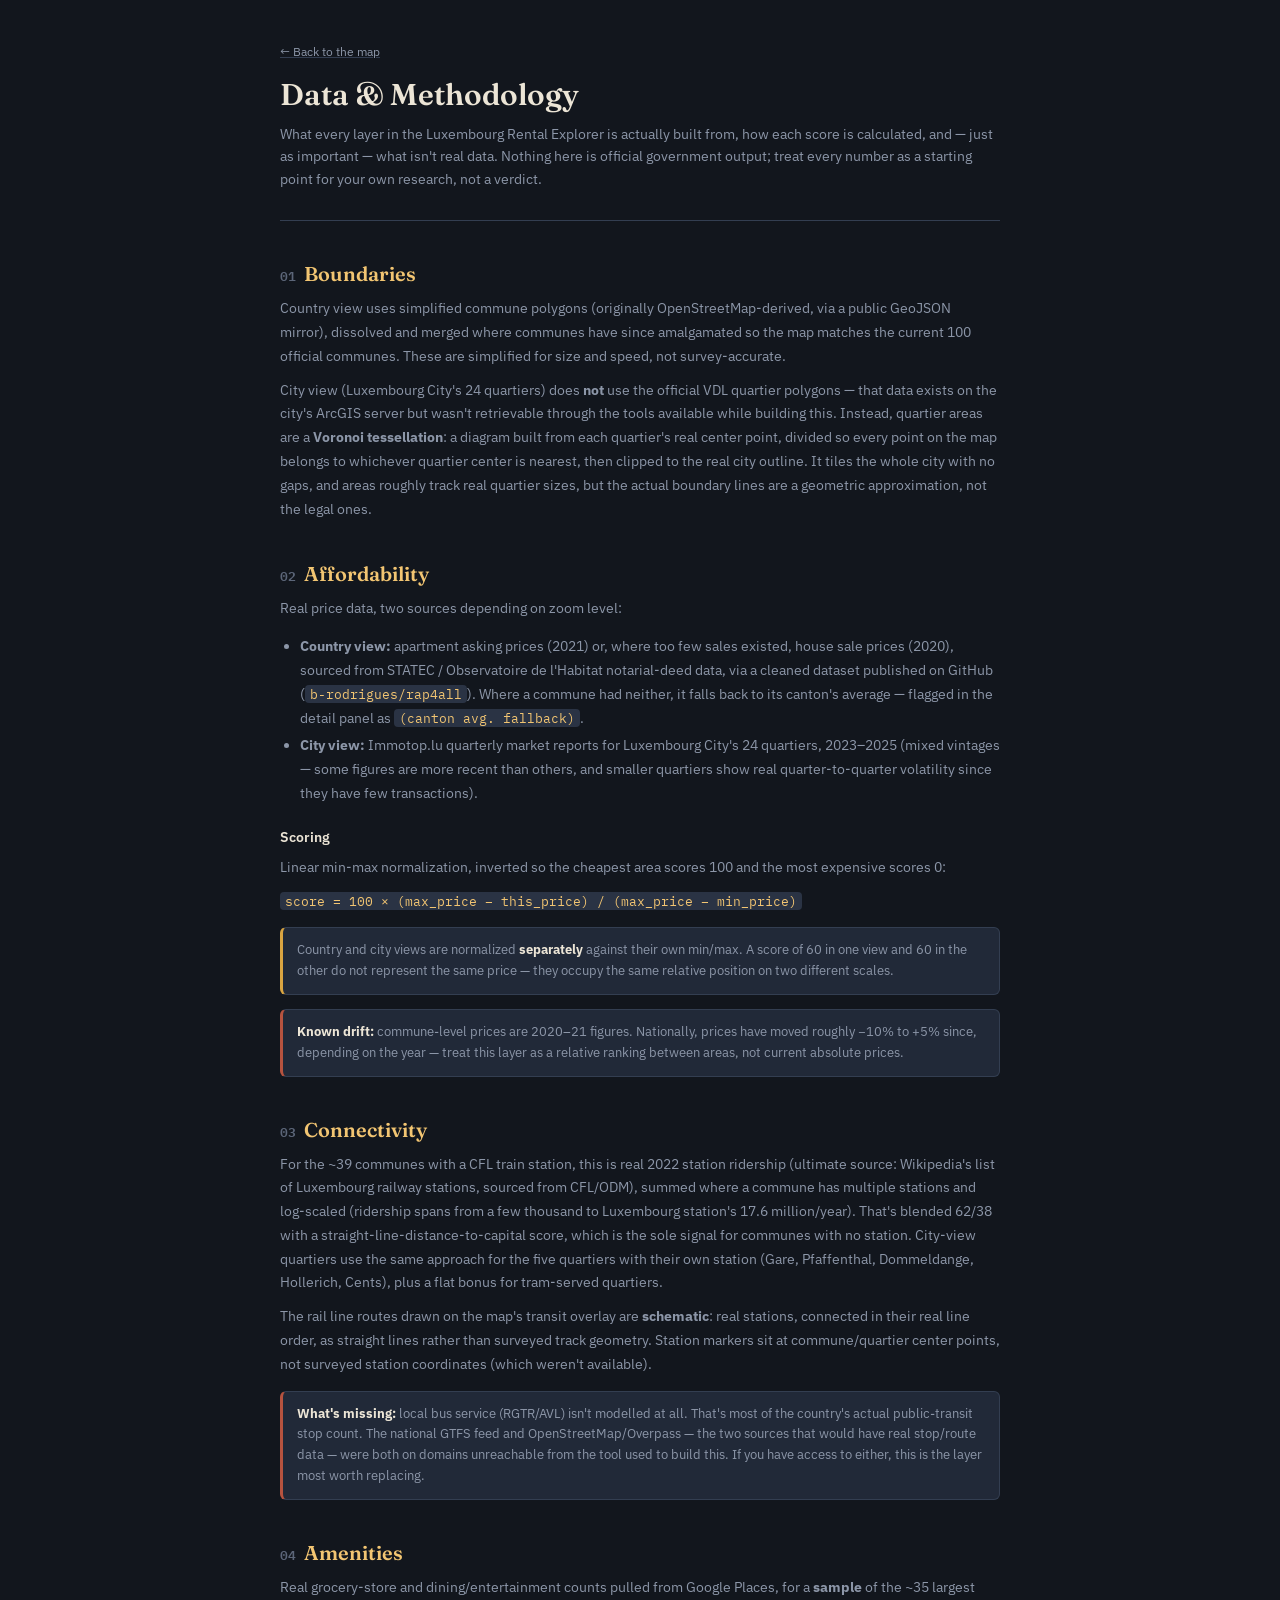
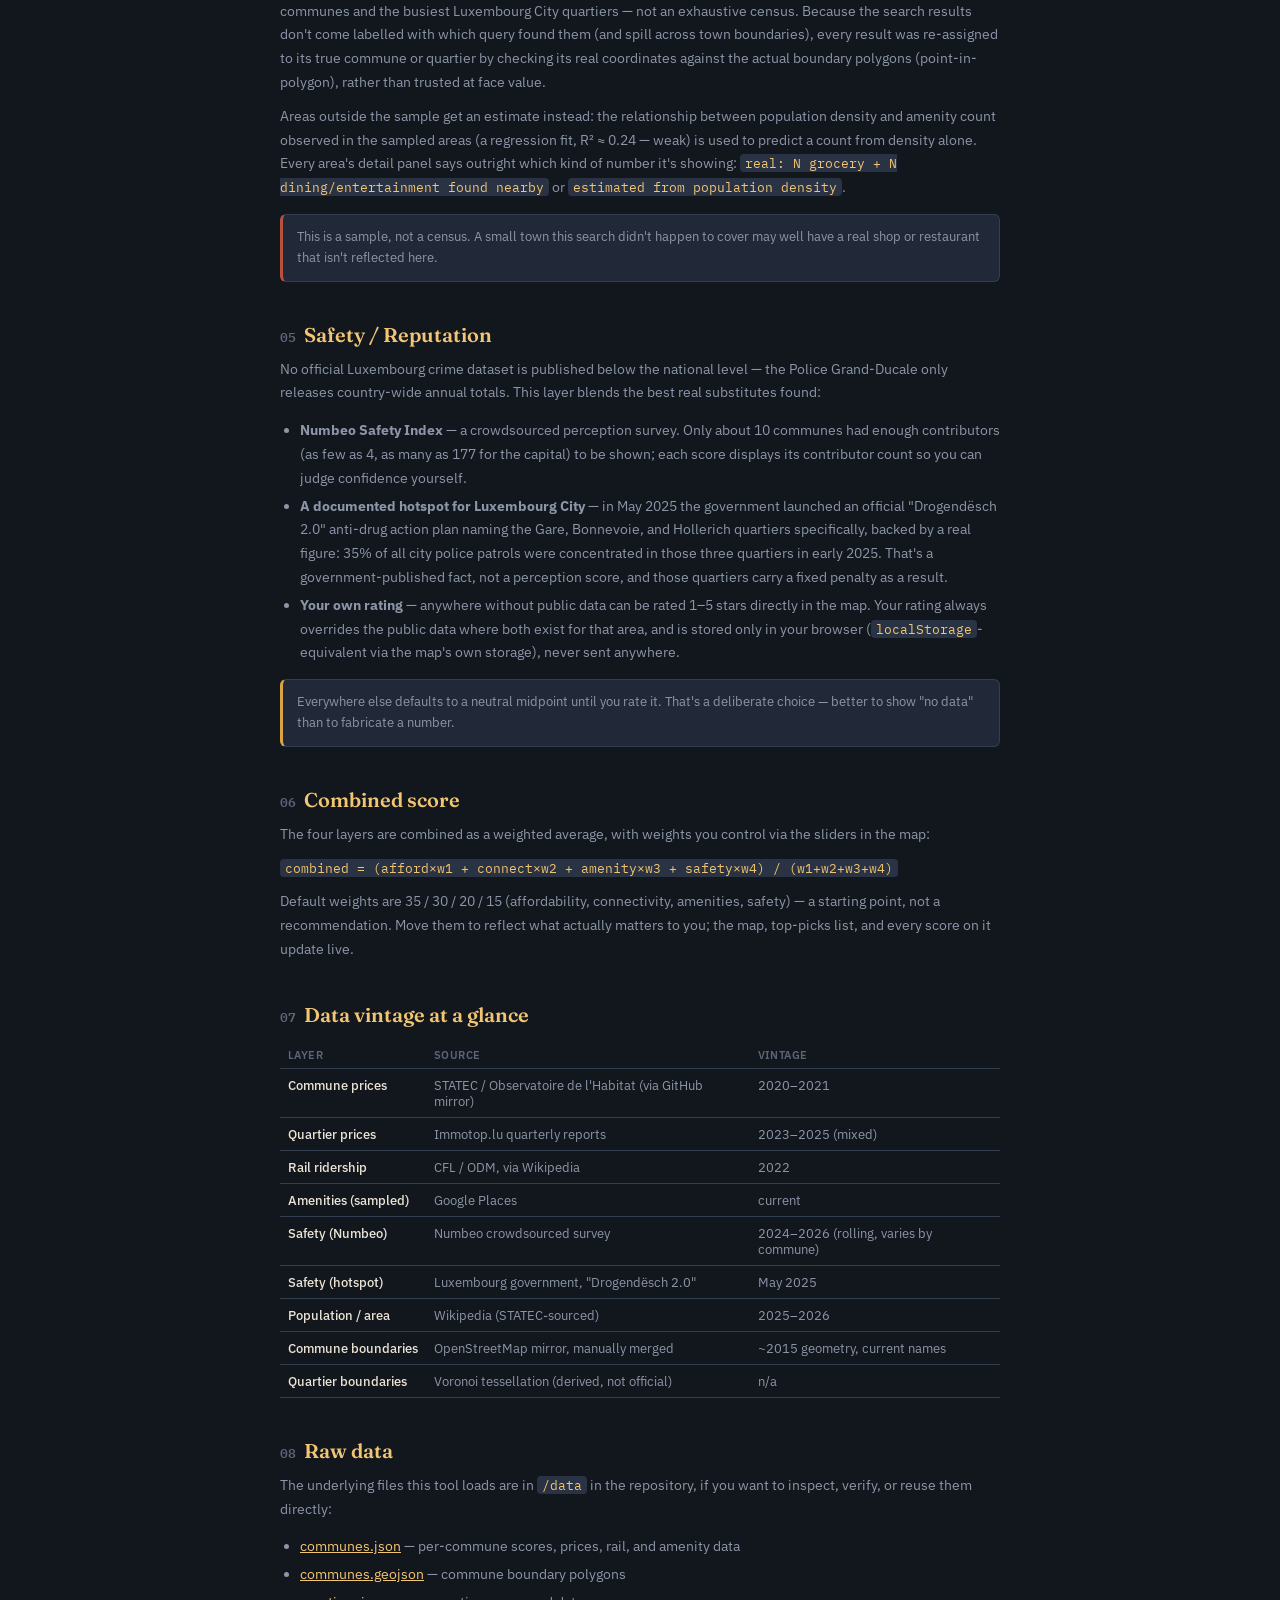
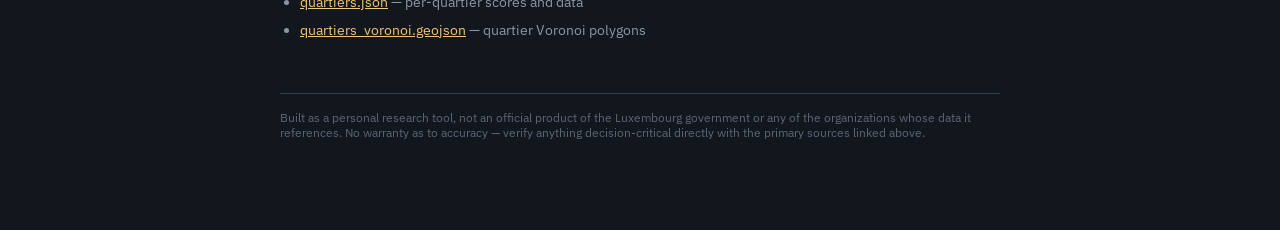
==== methodology.html @ 476c35e6 "feat: starter code" ====
<!DOCTYPE html>
<html lang="en">
<head>
<meta charset="UTF-8">
<meta name="viewport" content="width=device-width, initial-scale=1.0">
<title>Data &amp; Methodology — Luxembourg Rental Explorer</title>
<link rel="preconnect" href="https://fonts.googleapis.com">
<link href="https://fonts.googleapis.com/css2?family=Fraunces:ital,opsz,wght@0,9..144,400;0,9..144,600;1,9..144,500&family=IBM+Plex+Sans:wght@400;500;600&family=IBM+Plex+Mono:wght@400;500;600&display=swap" rel="stylesheet">
<link rel="stylesheet" href="style.css">
<style>
  body{ overflow-y:auto; }
  .doc{
    max-width:760px;
    margin:0 auto;
    padding:40px 20px 90px 20px;
  }
  .doc-header{
    border-bottom:1px solid var(--hairline);
    padding-bottom:20px;
    margin-bottom:32px;
  }
  .doc-header a.back{
    font-size:12px;
    color:var(--text-dim);
    text-decoration:underline;
    text-decoration-color:var(--hairline);
  }
  .doc-header a.back:hover{ color:var(--gold-bright); }
  .doc h1{
    font-family:'Fraunces', serif;
    font-weight:600;
    font-size:30px;
    margin:16px 0 6px 0;
    color:var(--text);
  }
  .doc .subtitle{ color:var(--text-dim); font-size:14px; line-height:1.6; }
  .doc h2{
    font-family:'Fraunces', serif;
    font-weight:600;
    font-size:20px;
    color:var(--gold-bright);
    margin:40px 0 4px 0;
  }
  .doc h2 .n{
    font-family:'IBM Plex Mono';
    font-size:13px;
    color:var(--text-dimmer);
    margin-right:8px;
  }
  .doc h3{
    font-family:'IBM Plex Sans';
    font-weight:600;
    font-size:14px;
    color:var(--text);
    margin:22px 0 6px 0;
  }
  .doc p{ line-height:1.7; color:var(--text-dim); font-size:14px; margin:10px 0; }
  .doc a{ color:var(--gold-bright); }
  .doc code{
    font-family:'IBM Plex Mono';
    font-size:12.5px;
    background:var(--panel-3);
    padding:1px 5px;
    border-radius:4px;
    color:var(--gold-bright);
  }
  .doc ul, .doc ol{ color:var(--text-dim); font-size:14px; line-height:1.7; padding-left:20px; }
  .doc li{ margin:4px 0; }
  .callout{
    background:var(--panel-2);
    border:1px solid var(--hairline);
    border-left:3px solid var(--gold);
    border-radius:6px;
    padding:12px 14px;
    margin:14px 0;
    font-size:13px;
    color:var(--text-dim);
    line-height:1.6;
  }
  .callout.warn{ border-left-color:var(--red-flag, #b6533f); }
  .callout b{ color:var(--text); }
  table.datatable{
    width:100%;
    border-collapse:collapse;
    margin:14px 0;
    font-size:12.5px;
  }
  table.datatable th{
    text-align:left;
    font-family:'IBM Plex Sans';
    font-weight:600;
    color:var(--text-dimmer);
    text-transform:uppercase;
    letter-spacing:.04em;
    font-size:10.5px;
    padding:6px 8px;
    border-bottom:1px solid var(--hairline);
  }
  table.datatable td{
    padding:8px;
    border-bottom:1px solid var(--hairline);
    color:var(--text-dim);
    vertical-align:top;
  }
  table.datatable td.lbl{ color:var(--text); font-weight:500; white-space:nowrap; }
  .doc footer{
    margin-top:50px;
    padding-top:16px;
    border-top:1px solid var(--hairline);
    font-size:11.5px;
    color:var(--text-dimmer);
  }
</style>
</head>
<body>
<div class="doc">
  <div class="doc-header">
    <a class="back" href="index.html">&larr; Back to the map</a>
    <h1>Data &amp; Methodology</h1>
    <p class="subtitle">What every layer in the Luxembourg Rental Explorer is actually built from, how each score is calculated, and — just as important — what isn't real data. Nothing here is official government output; treat every number as a starting point for your own research, not a verdict.</p>
  </div>

  <h2><span class="n">01</span>Boundaries</h2>
  <p>Country view uses simplified commune polygons (originally OpenStreetMap-derived, via a public GeoJSON mirror), dissolved and merged where communes have since amalgamated so the map matches the current 100 official communes. These are simplified for size and speed, not survey-accurate.</p>
  <p>City view (Luxembourg City's 24 quartiers) does <b>not</b> use the official VDL quartier polygons — that data exists on the city's ArcGIS server but wasn't retrievable through the tools available while building this. Instead, quartier areas are a <b>Voronoi tessellation</b>: a diagram built from each quartier's real center point, divided so every point on the map belongs to whichever quartier center is nearest, then clipped to the real city outline. It tiles the whole city with no gaps, and areas roughly track real quartier sizes, but the actual boundary lines are a geometric approximation, not the legal ones.</p>

  <h2><span class="n">02</span>Affordability</h2>
  <p>Real price data, two sources depending on zoom level:</p>
  <ul>
    <li><b>Country view:</b> apartment asking prices (2021) or, where too few sales existed, house sale prices (2020), sourced from STATEC / Observatoire de l'Habitat notarial-deed data, via a cleaned dataset published on GitHub (<code>b-rodrigues/rap4all</code>). Where a commune had neither, it falls back to its canton's average — flagged in the detail panel as <code>(canton avg. fallback)</code>.</li>
    <li><b>City view:</b> Immotop.lu quarterly market reports for Luxembourg City's 24 quartiers, 2023–2025 (mixed vintages — some figures are more recent than others, and smaller quartiers show real quarter-to-quarter volatility since they have few transactions).</li>
  </ul>
  <h3>Scoring</h3>
  <p>Linear min-max normalization, inverted so the cheapest area scores 100 and the most expensive scores 0:</p>
  <p><code>score = 100 &times; (max_price &minus; this_price) / (max_price &minus; min_price)</code></p>
  <div class="callout">Country and city views are normalized <b>separately</b> against their own min/max. A score of 60 in one view and 60 in the other do not represent the same price — they occupy the same relative position on two different scales.</div>
  <div class="callout warn"><b>Known drift:</b> commune-level prices are 2020&ndash;21 figures. Nationally, prices have moved roughly &minus;10% to +5% since, depending on the year — treat this layer as a relative ranking between areas, not current absolute prices.</div>

  <h2><span class="n">03</span>Connectivity</h2>
  <p>For the ~39 communes with a CFL train station, this is real 2022 station ridership (ultimate source: Wikipedia's list of Luxembourg railway stations, sourced from CFL/ODM), summed where a commune has multiple stations and log-scaled (ridership spans from a few thousand to Luxembourg station's 17.6 million/year). That's blended 62/38 with a straight-line-distance-to-capital score, which is the sole signal for communes with no station. City-view quartiers use the same approach for the five quartiers with their own station (Gare, Pfaffenthal, Dommeldange, Hollerich, Cents), plus a flat bonus for tram-served quartiers.</p>
  <p>The rail line routes drawn on the map's transit overlay are <b>schematic</b>: real stations, connected in their real line order, as straight lines rather than surveyed track geometry. Station markers sit at commune/quartier center points, not surveyed station coordinates (which weren't available).</p>
  <div class="callout warn"><b>What's missing:</b> local bus service (RGTR/AVL) isn't modelled at all. That's most of the country's actual public-transit stop count. The national GTFS feed and OpenStreetMap/Overpass — the two sources that would have real stop/route data — were both on domains unreachable from the tool used to build this. If you have access to either, this is the layer most worth replacing.</div>

  <h2><span class="n">04</span>Amenities</h2>
  <p>Real grocery-store and dining/entertainment counts pulled from Google Places, for a <b>sample</b> of the ~35 largest communes and the busiest Luxembourg City quartiers — not an exhaustive census. Because the search results don't come labelled with which query found them (and spill across town boundaries), every result was re-assigned to its true commune or quartier by checking its real coordinates against the actual boundary polygons (point-in-polygon), rather than trusted at face value.</p>
  <p>Areas outside the sample get an estimate instead: the relationship between population density and amenity count observed in the sampled areas (a regression fit, R&sup2; &asymp; 0.24 — weak) is used to predict a count from density alone. Every area's detail panel says outright which kind of number it's showing: <code>real: N grocery + N dining/entertainment found nearby</code> or <code>estimated from population density</code>.</p>
  <div class="callout warn">This is a sample, not a census. A small town this search didn't happen to cover may well have a real shop or restaurant that isn't reflected here.</div>

  <h2><span class="n">05</span>Safety / Reputation</h2>
  <p>No official Luxembourg crime dataset is published below the national level — the Police Grand-Ducale only releases country-wide annual totals. This layer blends the best real substitutes found:</p>
  <ul>
    <li><b>Numbeo Safety Index</b> — a crowdsourced perception survey. Only about 10 communes had enough contributors (as few as 4, as many as 177 for the capital) to be shown; each score displays its contributor count so you can judge confidence yourself.</li>
    <li><b>A documented hotspot for Luxembourg City</b> — in May 2025 the government launched an official "Drogendësch 2.0" anti-drug action plan naming the Gare, Bonnevoie, and Hollerich quartiers specifically, backed by a real figure: 35% of all city police patrols were concentrated in those three quartiers in early 2025. That's a government-published fact, not a perception score, and those quartiers carry a fixed penalty as a result.</li>
    <li><b>Your own rating</b> — anywhere without public data can be rated 1&ndash;5 stars directly in the map. Your rating always overrides the public data where both exist for that area, and is stored only in your browser (<code>localStorage</code>-equivalent via the map's own storage), never sent anywhere.</li>
  </ul>
  <div class="callout">Everywhere else defaults to a neutral midpoint until you rate it. That's a deliberate choice — better to show "no data" than to fabricate a number.</div>

  <h2><span class="n">06</span>Combined score</h2>
  <p>The four layers are combined as a weighted average, with weights you control via the sliders in the map:</p>
  <p><code>combined = (afford&times;w1 + connect&times;w2 + amenity&times;w3 + safety&times;w4) / (w1+w2+w3+w4)</code></p>
  <p>Default weights are 35 / 30 / 20 / 15 (affordability, connectivity, amenities, safety) — a starting point, not a recommendation. Move them to reflect what actually matters to you; the map, top-picks list, and every score on it update live.</p>

  <h2><span class="n">07</span>Data vintage at a glance</h2>
  <table class="datatable">
    <tr><th>Layer</th><th>Source</th><th>Vintage</th></tr>
    <tr><td class="lbl">Commune prices</td><td>STATEC / Observatoire de l'Habitat (via GitHub mirror)</td><td>2020&ndash;2021</td></tr>
    <tr><td class="lbl">Quartier prices</td><td>Immotop.lu quarterly reports</td><td>2023&ndash;2025 (mixed)</td></tr>
    <tr><td class="lbl">Rail ridership</td><td>CFL / ODM, via Wikipedia</td><td>2022</td></tr>
    <tr><td class="lbl">Amenities (sampled)</td><td>Google Places</td><td>current</td></tr>
    <tr><td class="lbl">Safety (Numbeo)</td><td>Numbeo crowdsourced survey</td><td>2024&ndash;2026 (rolling, varies by commune)</td></tr>
    <tr><td class="lbl">Safety (hotspot)</td><td>Luxembourg government, "Drogendësch 2.0"</td><td>May 2025</td></tr>
    <tr><td class="lbl">Population / area</td><td>Wikipedia (STATEC-sourced)</td><td>2025&ndash;2026</td></tr>
    <tr><td class="lbl">Commune boundaries</td><td>OpenStreetMap mirror, manually merged</td><td>~2015 geometry, current names</td></tr>
    <tr><td class="lbl">Quartier boundaries</td><td>Voronoi tessellation (derived, not official)</td><td>n/a</td></tr>
  </table>

  <h2><span class="n">08</span>Raw data</h2>
  <p>The underlying files this tool loads are in <code>/data</code> in the repository, if you want to inspect, verify, or reuse them directly:</p>
  <ul>
    <li><a href="data/communes.json">communes.json</a> — per-commune scores, prices, rail, and amenity data</li>
    <li><a href="data/communes.geojson">communes.geojson</a> — commune boundary polygons</li>
    <li><a href="data/quartiers.json">quartiers.json</a> — per-quartier scores and data</li>
    <li><a href="data/quartiers_voronoi.geojson">quartiers_voronoi.geojson</a> — quartier Voronoi polygons</li>
  </ul>

  <footer>
    Built as a personal research tool, not an official product of the Luxembourg government or any of the organizations whose data it references. No warranty as to accuracy — verify anything decision-critical directly with the primary sources linked above.
  </footer>
</div>
</body>
</html>
---- style.css ----
:root{
    --bg: #12161d;
    --panel: #1a2029;
    --panel-2: #212938;
    --panel-3: #2a3344;
    --hairline: #333e51;
    --text: #ece5d6;
    --text-dim: #8c96a8;
    --text-dimmer: #5c6679;
    --gold: #d9a441;
    --gold-bright: #f2c572;
    --slate: #46536a;
    --red-flag: #b6533f;
    --radius: 10px;
  }
  *{box-sizing:border-box;}
  html,body{height:100%;margin:0;}
  body{
    background:var(--bg);
    color:var(--text);
    font-family:'IBM Plex Sans', system-ui, sans-serif;
    overflow:hidden;
  }
  #app{
    display:flex;
    flex-direction:column;
    height:100vh;
    width:100vw;
  }
  header{
    display:flex;
    align-items:center;
    justify-content:space-between;
    gap:12px;
    padding:12px 16px;
    background:linear-gradient(180deg, var(--panel-2), var(--panel));
    border-bottom:1px solid var(--hairline);
    flex-shrink:0;
    z-index:20;
  }
  .brand{display:flex; align-items:baseline; gap:8px; min-width:0;}
  .brand h1{
    font-family:'Fraunces', serif;
    font-weight:600;
    font-size:17px;
    margin:0;
    color:var(--text);
    white-space:nowrap;
    overflow:hidden;
    text-overflow:ellipsis;
  }
  .brand .tag{
    font-size:10px;
    letter-spacing:.08em;
    text-transform:uppercase;
    color:var(--gold);
    white-space:nowrap;
  }
  .methodology-link{
    font-size:11px;
    color:var(--text-dim);
    text-decoration:underline;
    text-decoration-color:var(--hairline);
    text-underline-offset:2px;
    white-space:nowrap;
    flex-shrink:0;
  }
  .methodology-link:hover{ color:var(--gold-bright); }
  .view-toggle{
    display:flex;
    background:var(--panel-3);
    border-radius:999px;
    padding:3px;
    flex-shrink:0;
    border:1px solid var(--hairline);
  }
  .view-toggle button{
    border:none;
    background:transparent;
    color:var(--text-dim);
    font-family:'IBM Plex Sans';
    font-size:12px;
    font-weight:500;
    padding:6px 12px;
    border-radius:999px;
    cursor:pointer;
    transition:background .15s, color .15s;
    white-space:nowrap;
  }
  .view-toggle button.active{
    background:var(--gold);
    color:#1a1408;
  }
  main{
    flex:1;
    display:flex;
    min-height:0;
    position:relative;
  }
  #map{
    flex:1;
    background:
      radial-gradient(ellipse at 50% 40%, #171d27 0%, #0d1116 72%),
      repeating-linear-gradient(0deg, rgba(140,150,168,0.035) 0px, rgba(140,150,168,0.035) 1px, transparent 1px, transparent 28px),
      repeating-linear-gradient(90deg, rgba(140,150,168,0.035) 0px, rgba(140,150,168,0.035) 1px, transparent 1px, transparent 28px);
    min-width:0;
  }
  .leaflet-container{ background:#0d1116; font-family:'IBM Plex Sans', sans-serif;}
  #panel{
    width:340px;
    flex-shrink:0;
    background:var(--panel);
    border-left:1px solid var(--hairline);
    overflow-y:auto;
    padding:14px 14px 90px 14px;
    display:flex;
    flex-direction:column;
    gap:16px;
  }
  .section-label{
    font-size:10px;
    letter-spacing:.1em;
    text-transform:uppercase;
    color:var(--text-dimmer);
    margin:0 0 8px 0;
    font-weight:600;
  }
  .layer-tabs{
    display:grid;
    grid-template-columns:1fr 1fr;
    gap:6px;
  }
  .layer-tabs button{
    text-align:left;
    background:var(--panel-2);
    border:1px solid var(--hairline);
    color:var(--text-dim);
    border-radius:8px;
    padding:8px 10px;
    font-size:12px;
    font-family:'IBM Plex Sans';
    cursor:pointer;
    transition:all .15s;
  }
  .layer-tabs button.active{
    background:var(--panel-3);
    border-color:var(--gold);
    color:var(--gold-bright);
  }
  .layer-tabs button .k{display:block; font-weight:600; font-size:12.5px;}
  .layer-tabs button .v{display:block; font-size:10px; color:var(--text-dimmer); margin-top:2px;}
  .layer-tabs button.active .v{color:var(--text-dim);}

  .weight-row{
    display:flex;
    align-items:center;
    gap:8px;
    margin-bottom:10px;
  }
  .weight-row label{
    font-size:11.5px;
    width:78px;
    flex-shrink:0;
    color:var(--text-dim);
  }
  .weight-row input[type=range]{
    flex:1;
    accent-color:var(--gold);
    height:4px;
  }
  .weight-row .wv{
    font-family:'IBM Plex Mono';
    font-size:11px;
    color:var(--gold-bright);
    width:28px;
    text-align:right;
    flex-shrink:0;
  }

  .legend{
    display:flex;
    align-items:center;
    gap:8px;
    font-size:10px;
    color:var(--text-dimmer);
  }
  .legend .bar{
    flex:1;
    height:8px;
    border-radius:4px;
    background:linear-gradient(90deg, #46536a, #8c7a4e, #d9a441, #f2c572);
  }

  .toggle-row{
    display:flex;
    align-items:center;
    gap:9px;
    background:var(--panel-2);
    border:1px solid var(--hairline);
    border-radius:8px;
    padding:9px 10px;
    cursor:pointer;
  }
  .toggle-row input[type=checkbox]{
    width:16px; height:16px; accent-color:var(--gold); flex-shrink:0; cursor:pointer;
  }
  .toggle-row .toggle-text{ display:flex; flex-direction:column; gap:1px; }
  .toggle-row .k{ font-size:12.5px; font-weight:600; color:var(--text); }
  .toggle-row .v{ font-size:10px; color:var(--text-dimmer); }

  .transit-legend{
    margin-top:8px;
    display:flex;
    flex-direction:column;
    gap:5px;
    font-size:10.5px;
    color:var(--text-dim);
    padding-left:2px;
  }
  .transit-legend .dot{
    display:inline-block;
    width:9px; height:9px;
    border-radius:50%;
    margin-right:6px;
    vertical-align:middle;
  }
  .transit-legend .dot-rail{ background:#6fa8c9; }
  .transit-legend .dot-tram{ background:#d9789f; }
  .transit-legend .transit-note{ color:var(--text-dimmer); font-size:10px; line-height:1.5; padding-top:2px; }

  #detail{
    background:var(--panel-2);
    border:1px solid var(--hairline);
    border-radius:var(--radius);
    padding:12px;
    min-height:60px;
  }
  #detail .placeholder{ color:var(--text-dimmer); font-size:12px; line-height:1.5;}
  #detail h2{
    font-family:'Fraunces', serif;
    font-size:18px;
    margin:0 0 2px 0;
    font-weight:600;
    color:var(--gold-bright);
  }
  #detail .sub{ font-size:11px; color:var(--text-dimmer); margin-bottom:10px;}
  .stat-row{
    display:flex;
    justify-content:space-between;
    font-size:12px;
    padding:5px 0;
    border-bottom:1px dashed var(--hairline);
  }
  .stat-row:last-child{border-bottom:none;}
  .stat-row .lbl{ color:var(--text-dim); }
  .stat-row .val{ font-family:'IBM Plex Mono'; color:var(--text); }
  .scorebar-wrap{ margin-top:10px; }
  .scorebar{
    display:flex;
    align-items:center;
    gap:8px;
    margin-bottom:7px;
  }
  .scorebar .lbl{ width:78px; font-size:10.5px; color:var(--text-dim); flex-shrink:0;}
  .scorebar .track{
    flex:1;
    height:6px;
    background:var(--panel-3);
    border-radius:3px;
    overflow:hidden;
  }
  .scorebar .fill{
    height:100%;
    background:linear-gradient(90deg, var(--gold), var(--gold-bright));
    border-radius:3px;
  }
  .scorebar .num{ font-family:'IBM Plex Mono'; font-size:10.5px; color:var(--text-dimmer); width:26px; text-align:right; flex-shrink:0;}

  .stars{ display:flex; gap:3px; margin-top:4px;}
  .stars button{
    background:none; border:none; cursor:pointer; padding:2px;
    font-size:16px; color:var(--slate); line-height:1;
  }
  .stars button.on{ color:var(--gold); }
  .clear-rating{
    font-size:10px; color:var(--text-dimmer); background:none; border:none;
    text-decoration:underline; cursor:pointer; padding:0; margin-top:4px;
  }

  #toplist{ display:flex; flex-direction:column; gap:0; }
  .top-item{
    display:flex;
    align-items:center;
    gap:10px;
    padding:7px 4px;
    border-bottom:1px solid var(--hairline);
    cursor:pointer;
  }
  .top-item:last-child{ border-bottom:none; }
  .top-item:hover{ background:var(--panel-2); }
  .top-item .rank{
    font-family:'IBM Plex Mono';
    font-size:11px;
    color:var(--gold);
    width:16px;
    flex-shrink:0;
  }
  .top-item .name{ flex:1; font-size:12.5px; min-width:0; overflow:hidden; text-overflow:ellipsis; white-space:nowrap;}
  .top-item .score{ font-family:'IBM Plex Mono'; font-size:11.5px; color:var(--gold-bright); flex-shrink:0;}

  footer.notes{
    font-size:10px;
    line-height:1.6;
    color:var(--text-dimmer);
    border-top:1px solid var(--hairline);
    padding-top:10px;
  }
  footer.notes a{ color:var(--text-dim); }

  .leaflet-tooltip.lx-tip{
    background:var(--panel-2);
    color:var(--text);
    border:1px solid var(--hairline);
    font-family:'IBM Plex Sans', sans-serif;
    font-size:11.5px;
    padding:4px 8px;
    box-shadow:0 2px 8px rgba(0,0,0,.4);
  }
  .leaflet-tooltip.lx-tip::before{ display:none; }
  .leaflet-popup-content-wrapper{
    background:var(--panel-2);
    color:var(--text);
    border-radius:8px;
  }
  .leaflet-popup-tip{ background:var(--panel-2); }
  .leaflet-popup-content{ font-family:'IBM Plex Sans'; font-size:12px; margin:9px 12px;}
  .leaflet-popup-content b{ color: var(--gold-bright); font-family:'Fraunces'; font-size:13.5px;}

  /* Mobile: panel becomes bottom sheet */
  @media (max-width: 760px){
    main{ flex-direction:column; }
    #map{ flex:1 1 auto; min-height:0; }
    #panel{
      width:100%;
      max-height:46vh;
      border-left:none;
      border-top:1px solid var(--hairline);
      padding-bottom:20px;
    }
    header{ padding:10px 12px; }
    .brand h1{ font-size:15px; }
    .brand .tag{ display:none; }
  }

  ::-webkit-scrollbar{ width:8px; }
  ::-webkit-scrollbar-track{ background:transparent; }
  ::-webkit-scrollbar-thumb{ background:var(--panel-3); border-radius:4px; }
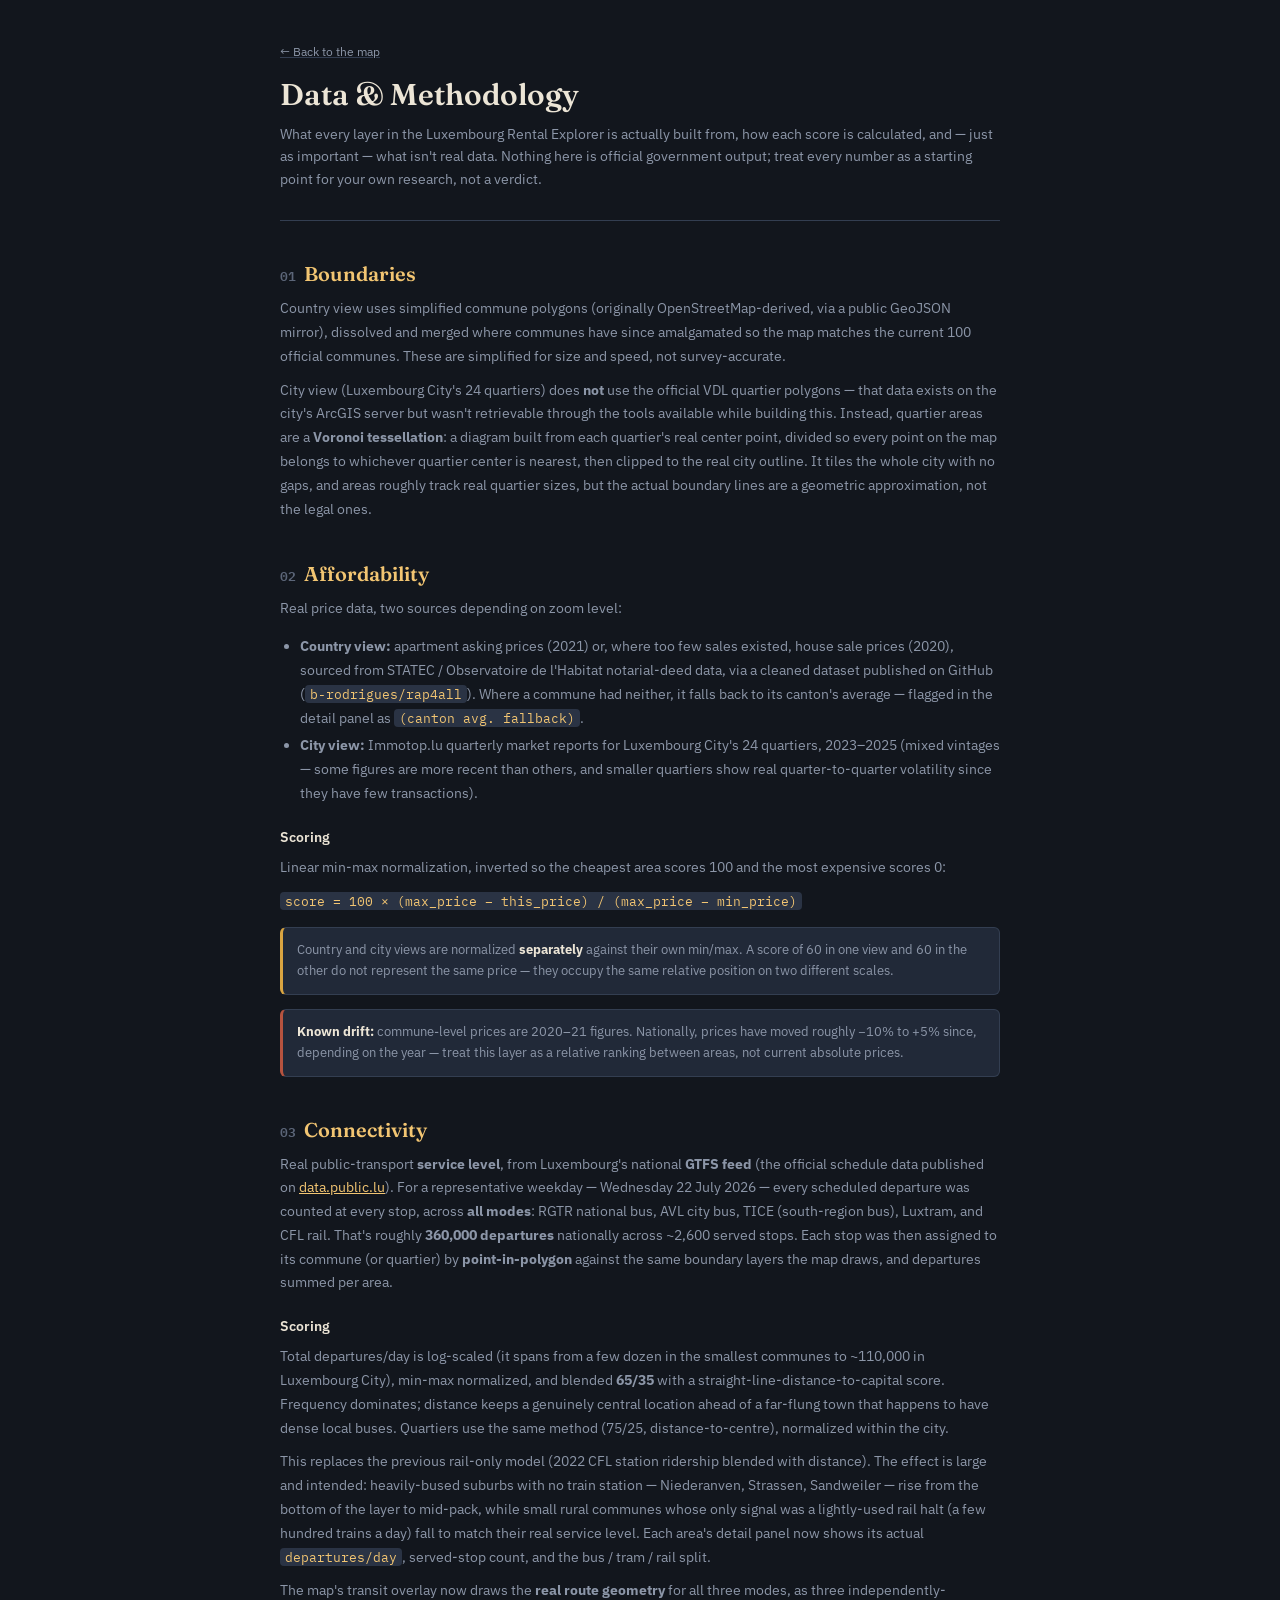
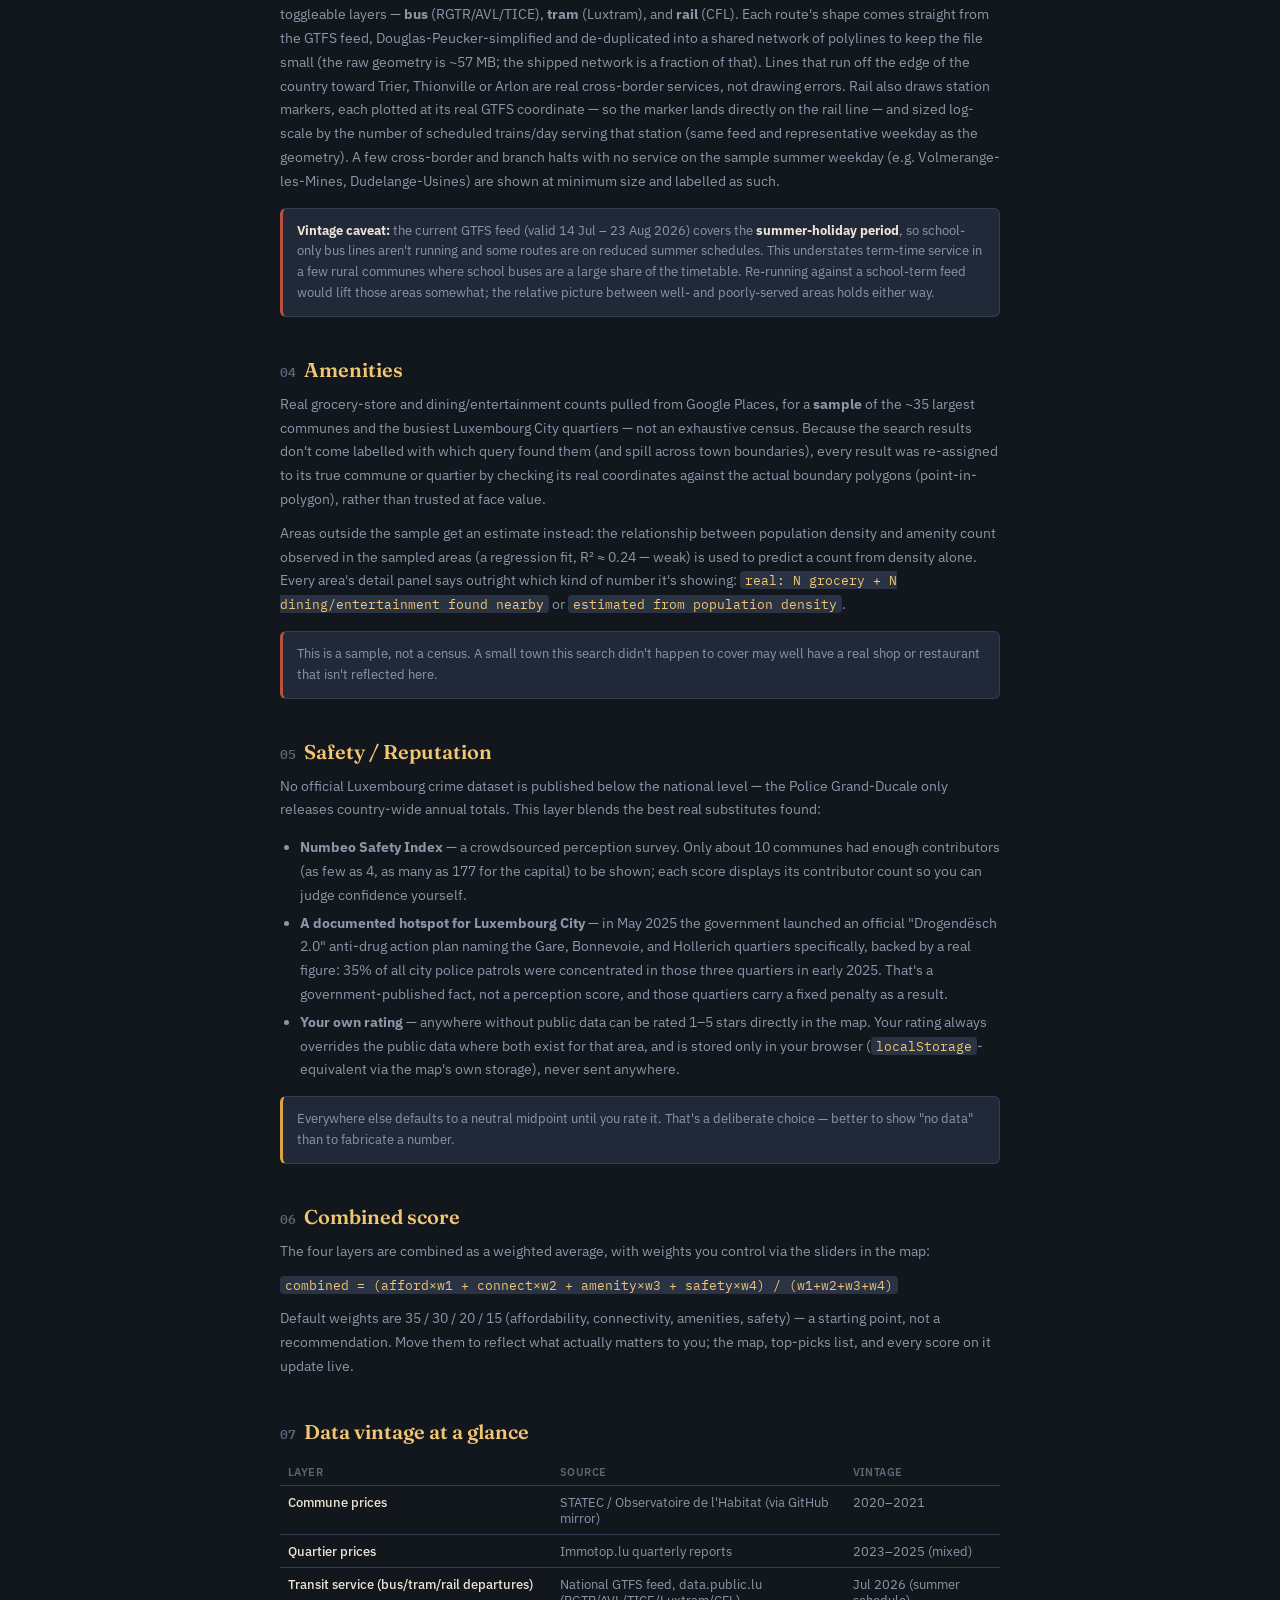
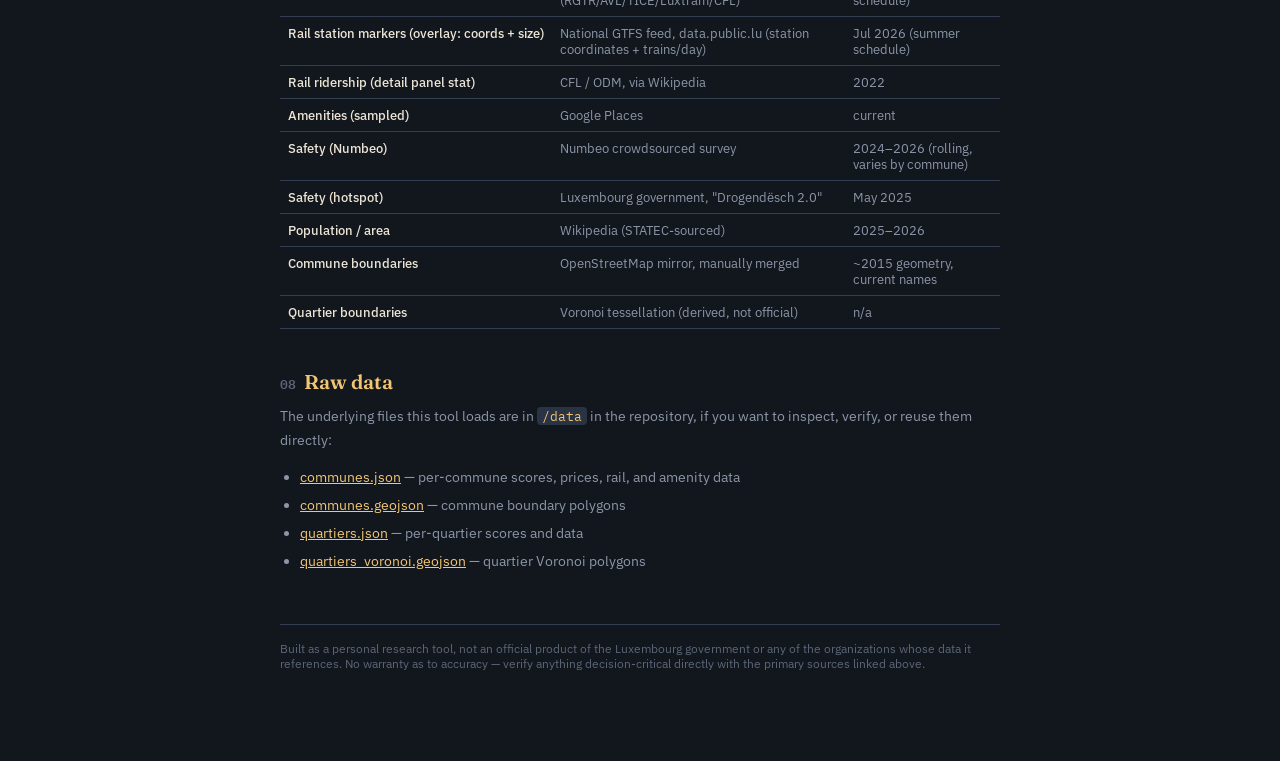
==== commit 0b976b4d: "feat: bus stops and better rail lines and station locations" ====
--- a/methodology.html
+++ b/methodology.html
@@ -137,9 +137,12 @@
   <div class="callout warn"><b>Known drift:</b> commune-level prices are 2020&ndash;21 figures. Nationally, prices have moved roughly &minus;10% to +5% since, depending on the year — treat this layer as a relative ranking between areas, not current absolute prices.</div>
 
   <h2><span class="n">03</span>Connectivity</h2>
-  <p>For the ~39 communes with a CFL train station, this is real 2022 station ridership (ultimate source: Wikipedia's list of Luxembourg railway stations, sourced from CFL/ODM), summed where a commune has multiple stations and log-scaled (ridership spans from a few thousand to Luxembourg station's 17.6 million/year). That's blended 62/38 with a straight-line-distance-to-capital score, which is the sole signal for communes with no station. City-view quartiers use the same approach for the five quartiers with their own station (Gare, Pfaffenthal, Dommeldange, Hollerich, Cents), plus a flat bonus for tram-served quartiers.</p>
-  <p>The rail line routes drawn on the map's transit overlay are <b>schematic</b>: real stations, connected in their real line order, as straight lines rather than surveyed track geometry. Station markers sit at commune/quartier center points, not surveyed station coordinates (which weren't available).</p>
-  <div class="callout warn"><b>What's missing:</b> local bus service (RGTR/AVL) isn't modelled at all. That's most of the country's actual public-transit stop count. The national GTFS feed and OpenStreetMap/Overpass — the two sources that would have real stop/route data — were both on domains unreachable from the tool used to build this. If you have access to either, this is the layer most worth replacing.</div>
+  <p>Real public-transport <b>service level</b>, from Luxembourg's national <b>GTFS feed</b> (the official schedule data published on <a href="https://data.public.lu/en/datasets/horaires-et-arrets-des-transport-publics-gtfs/">data.public.lu</a>). For a representative weekday — Wednesday 22 July 2026 — every scheduled departure was counted at every stop, across <b>all modes</b>: RGTR national bus, AVL city bus, TICE (south-region bus), Luxtram, and CFL rail. That's roughly <b>360,000 departures</b> nationally across ~2,600 served stops. Each stop was then assigned to its commune (or quartier) by <b>point-in-polygon</b> against the same boundary layers the map draws, and departures summed per area.</p>
+  <h3>Scoring</h3>
+  <p>Total departures/day is log-scaled (it spans from a few dozen in the smallest communes to ~110,000 in Luxembourg City), min-max normalized, and blended <b>65/35</b> with a straight-line-distance-to-capital score. Frequency dominates; distance keeps a genuinely central location ahead of a far-flung town that happens to have dense local buses. Quartiers use the same method (75/25, distance-to-centre), normalized within the city.</p>
+  <p>This replaces the previous rail-only model (2022 CFL station ridership blended with distance). The effect is large and intended: heavily-bused suburbs with no train station — Niederanven, Strassen, Sandweiler — rise from the bottom of the layer to mid-pack, while small rural communes whose only signal was a lightly-used rail halt (a few hundred trains a day) fall to match their real service level. Each area's detail panel now shows its actual <code>departures/day</code>, served-stop count, and the bus / tram / rail split.</p>
+  <p>The map's transit overlay now draws the <b>real route geometry</b> for all three modes, as three independently-toggleable layers — <b>bus</b> (RGTR/AVL/TICE), <b>tram</b> (Luxtram), and <b>rail</b> (CFL). Each route's shape comes straight from the GTFS feed, Douglas-Peucker-simplified and de-duplicated into a shared network of polylines to keep the file small (the raw geometry is ~57&nbsp;MB; the shipped network is a fraction of that). Lines that run off the edge of the country toward Trier, Thionville or Arlon are real cross-border services, not drawing errors. Rail also draws station markers, each plotted at its real GTFS coordinate — so the marker lands directly on the rail line — and sized log-scale by the number of scheduled trains/day serving that station (same feed and representative weekday as the geometry). A few cross-border and branch halts with no service on the sample summer weekday (e.g. Volmerange-les-Mines, Dudelange-Usines) are shown at minimum size and labelled as such.</p>
+  <div class="callout warn"><b>Vintage caveat:</b> the current GTFS feed (valid 14 Jul – 23 Aug 2026) covers the <b>summer-holiday period</b>, so school-only bus lines aren't running and some routes are on reduced summer schedules. This understates term-time service in a few rural communes where school buses are a large share of the timetable. Re-running against a school-term feed would lift those areas somewhat; the relative picture between well- and poorly-served areas holds either way.</div>
 
   <h2><span class="n">04</span>Amenities</h2>
   <p>Real grocery-store and dining/entertainment counts pulled from Google Places, for a <b>sample</b> of the ~35 largest communes and the busiest Luxembourg City quartiers — not an exhaustive census. Because the search results don't come labelled with which query found them (and spill across town boundaries), every result was re-assigned to its true commune or quartier by checking its real coordinates against the actual boundary polygons (point-in-polygon), rather than trusted at face value.</p>
@@ -165,7 +168,9 @@
     <tr><th>Layer</th><th>Source</th><th>Vintage</th></tr>
     <tr><td class="lbl">Commune prices</td><td>STATEC / Observatoire de l'Habitat (via GitHub mirror)</td><td>2020&ndash;2021</td></tr>
     <tr><td class="lbl">Quartier prices</td><td>Immotop.lu quarterly reports</td><td>2023&ndash;2025 (mixed)</td></tr>
-    <tr><td class="lbl">Rail ridership</td><td>CFL / ODM, via Wikipedia</td><td>2022</td></tr>
+    <tr><td class="lbl">Transit service (bus/tram/rail departures)</td><td>National GTFS feed, data.public.lu (RGTR/AVL/TICE/Luxtram/CFL)</td><td>Jul 2026 (summer schedule)</td></tr>
+    <tr><td class="lbl">Rail station markers (overlay: coords + size)</td><td>National GTFS feed, data.public.lu (station coordinates + trains/day)</td><td>Jul 2026 (summer schedule)</td></tr>
+    <tr><td class="lbl">Rail ridership (detail panel stat)</td><td>CFL / ODM, via Wikipedia</td><td>2022</td></tr>
     <tr><td class="lbl">Amenities (sampled)</td><td>Google Places</td><td>current</td></tr>
     <tr><td class="lbl">Safety (Numbeo)</td><td>Numbeo crowdsourced survey</td><td>2024&ndash;2026 (rolling, varies by commune)</td></tr>
     <tr><td class="lbl">Safety (hotspot)</td><td>Luxembourg government, "Drogendësch 2.0"</td><td>May 2025</td></tr>
--- a/style.css
+++ b/style.css
@@ -207,6 +207,10 @@
   .toggle-row .toggle-text{ display:flex; flex-direction:column; gap:1px; }
   .toggle-row .k{ font-size:12.5px; font-weight:600; color:var(--text); }
   .toggle-row .v{ font-size:10px; color:var(--text-dimmer); }
+  .toggle-row .swatch{ width:16px; height:3px; border-radius:2px; flex-shrink:0; }
+  .sw-bus{ background:#6bbfa0; }
+  .sw-tram{ background:#d9789f; }
+  .sw-rail{ background:#6fa8c9; }
 
   .transit-legend{
     margin-top:8px;
@@ -227,6 +231,7 @@
   .transit-legend .dot-rail{ background:#6fa8c9; }
   .transit-legend .dot-tram{ background:#d9789f; }
   .transit-legend .transit-note{ color:var(--text-dimmer); font-size:10px; line-height:1.5; padding-top:2px; }
+  .transit-note{ color:var(--text-dimmer); font-size:10px; line-height:1.5; margin-top:8px; padding-left:2px; }
 
   #detail{
     background:var(--panel-2);
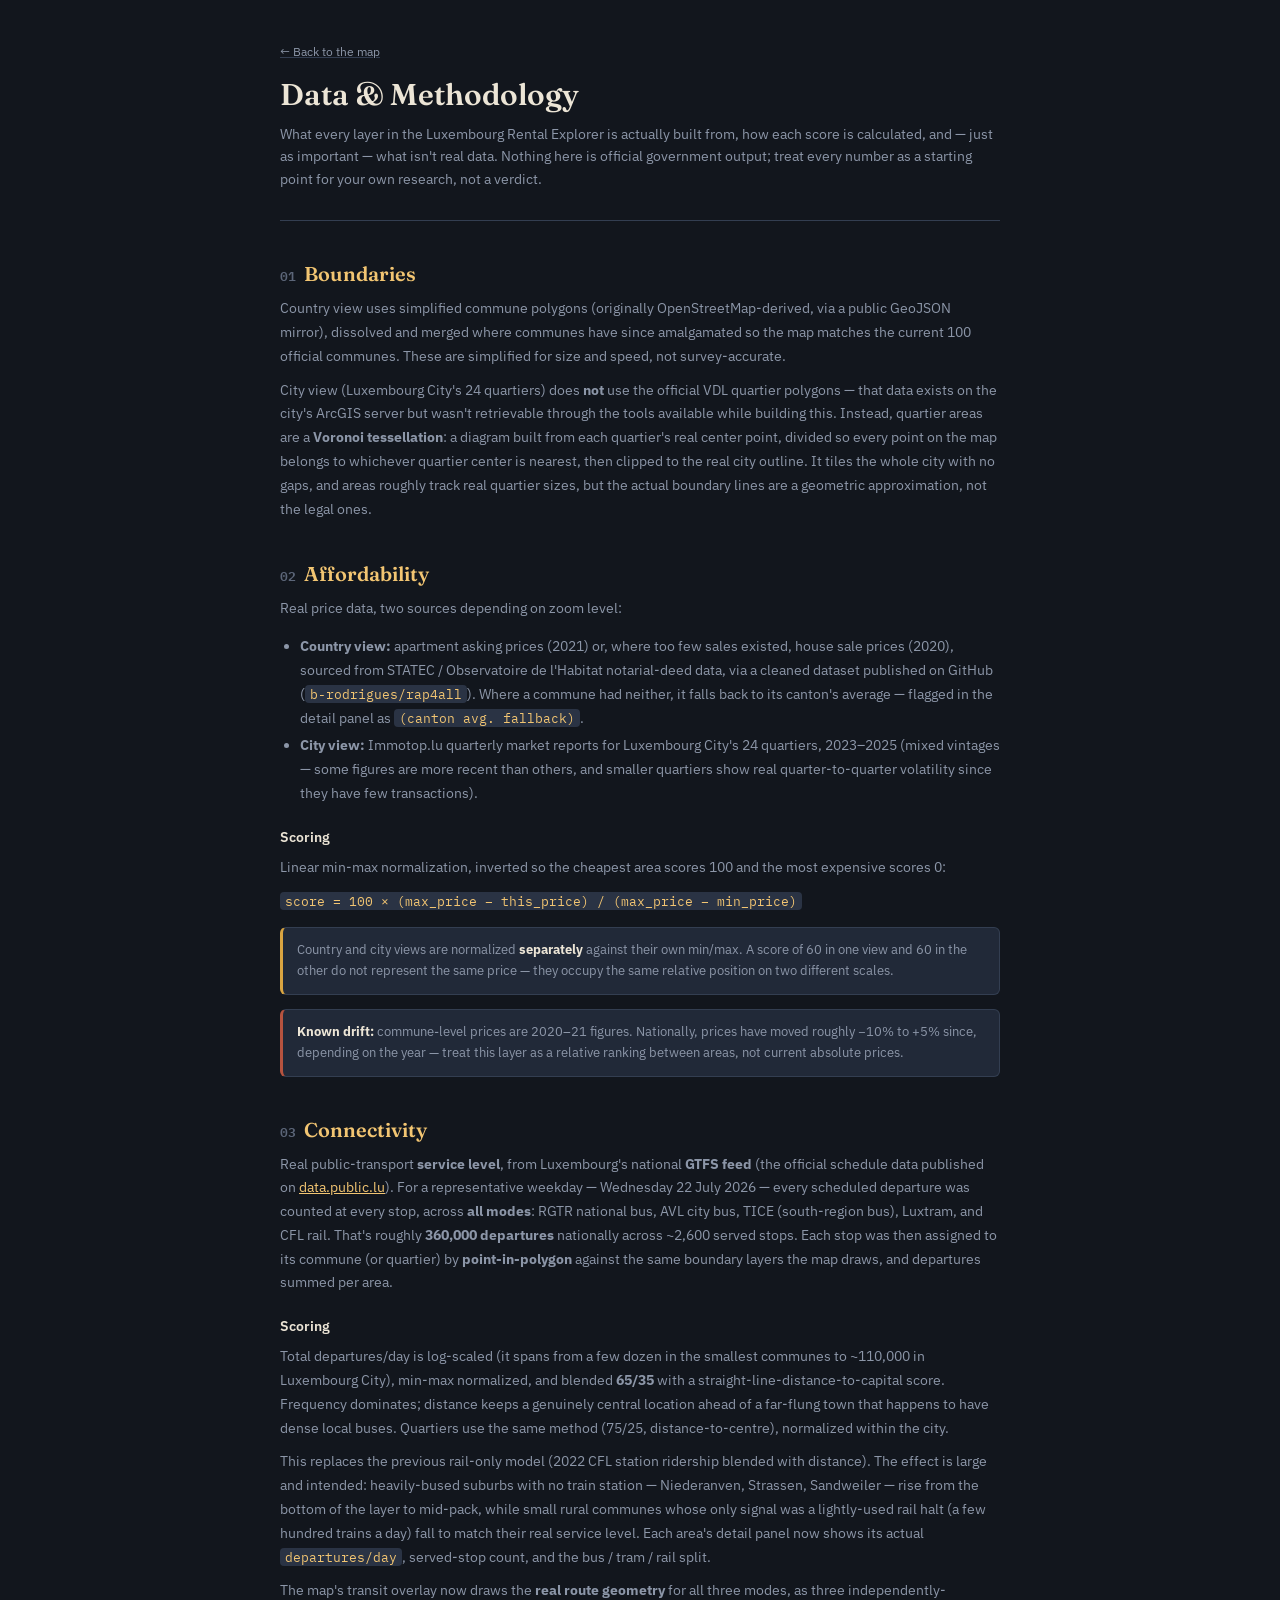
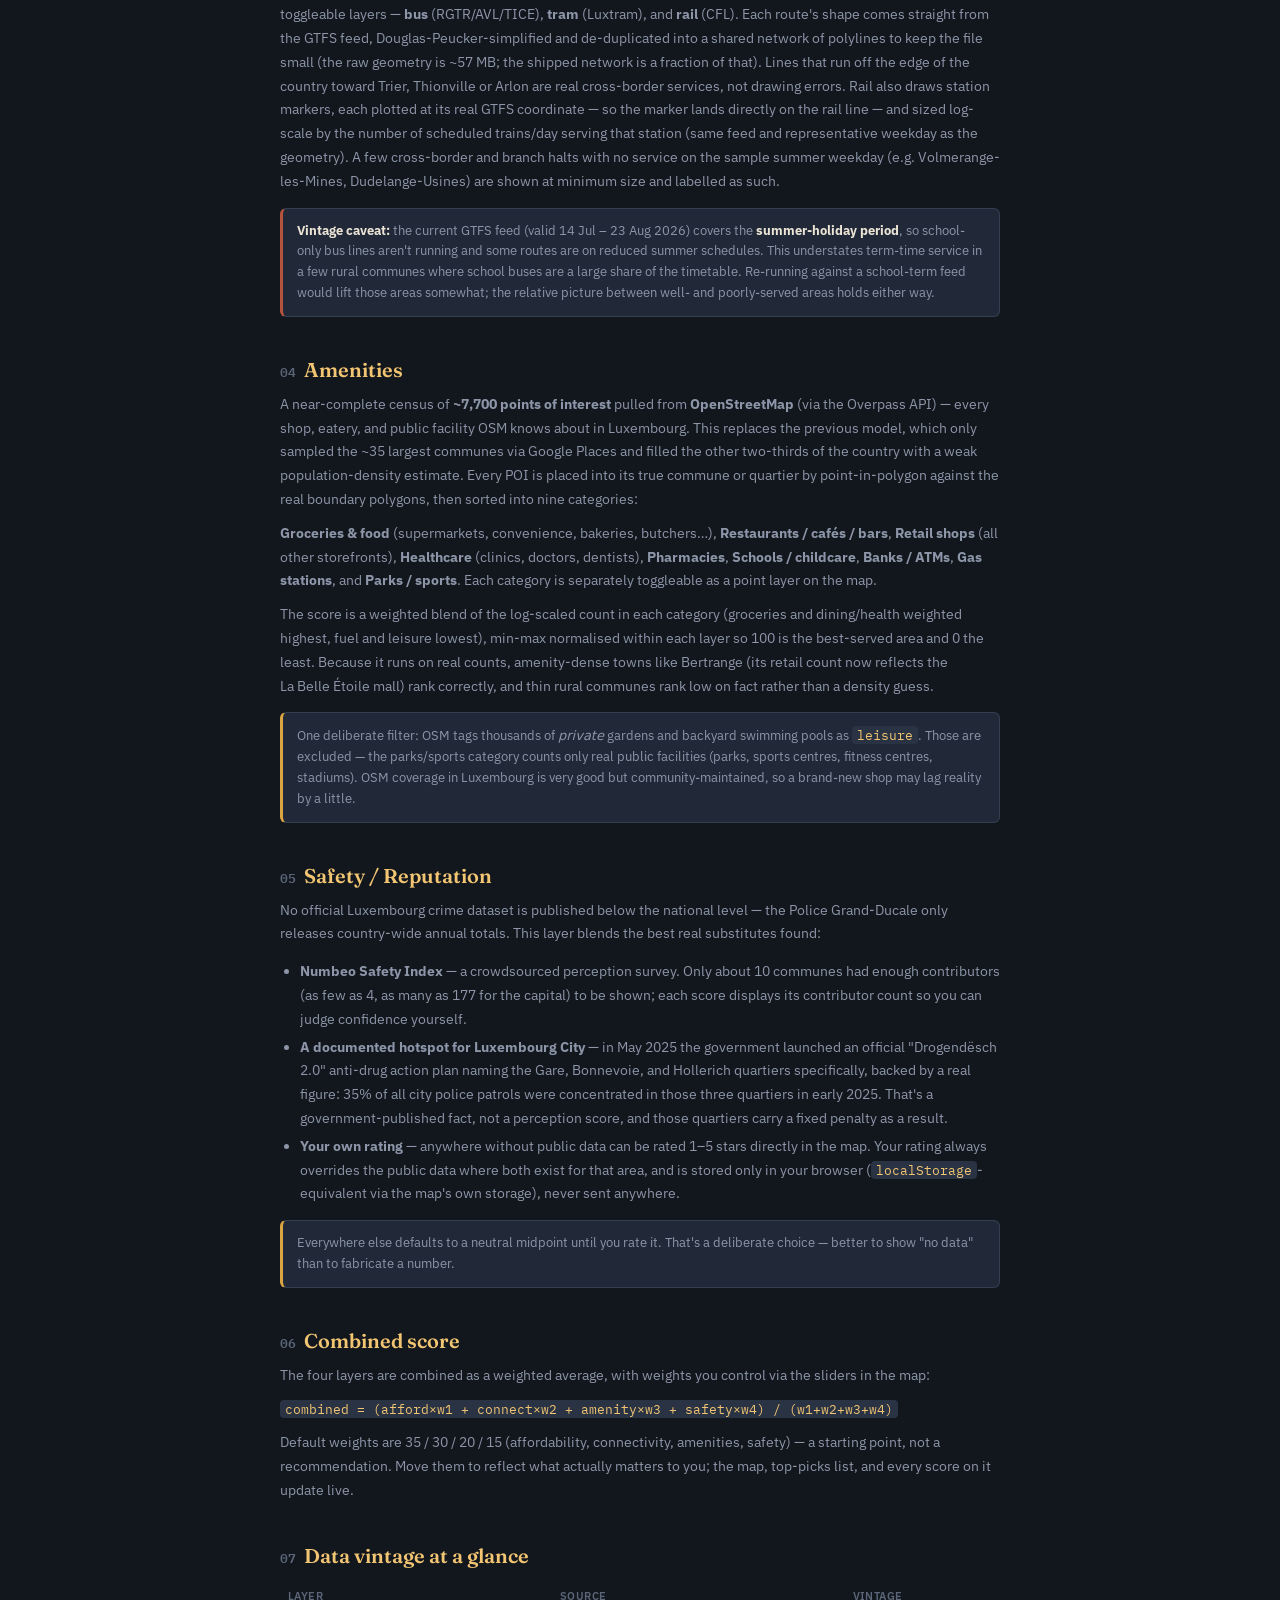
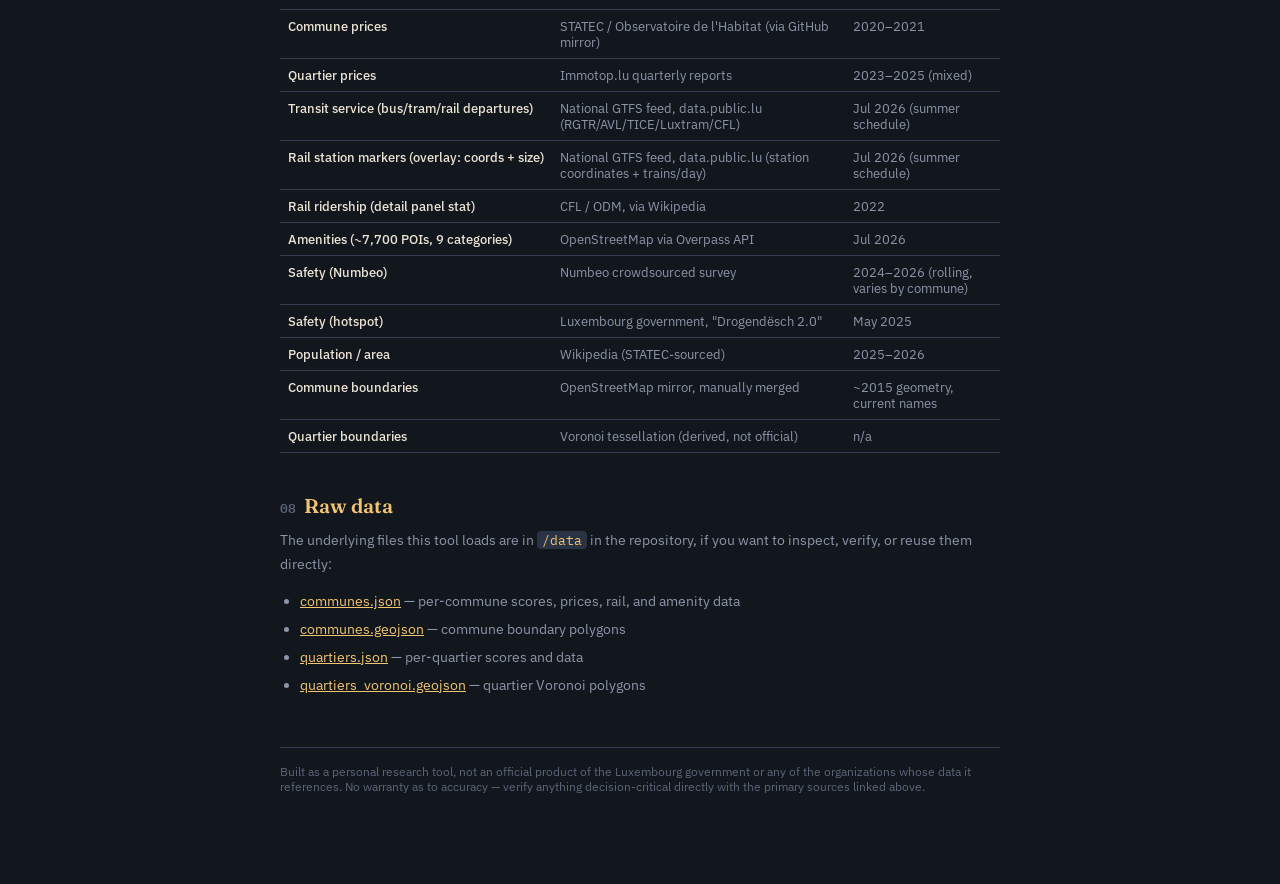
==== commit b5548884: "feat: added amenities" ====
--- a/methodology.html
+++ b/methodology.html
@@ -145,9 +145,10 @@
   <div class="callout warn"><b>Vintage caveat:</b> the current GTFS feed (valid 14 Jul – 23 Aug 2026) covers the <b>summer-holiday period</b>, so school-only bus lines aren't running and some routes are on reduced summer schedules. This understates term-time service in a few rural communes where school buses are a large share of the timetable. Re-running against a school-term feed would lift those areas somewhat; the relative picture between well- and poorly-served areas holds either way.</div>
 
   <h2><span class="n">04</span>Amenities</h2>
-  <p>Real grocery-store and dining/entertainment counts pulled from Google Places, for a <b>sample</b> of the ~35 largest communes and the busiest Luxembourg City quartiers — not an exhaustive census. Because the search results don't come labelled with which query found them (and spill across town boundaries), every result was re-assigned to its true commune or quartier by checking its real coordinates against the actual boundary polygons (point-in-polygon), rather than trusted at face value.</p>
-  <p>Areas outside the sample get an estimate instead: the relationship between population density and amenity count observed in the sampled areas (a regression fit, R&sup2; &asymp; 0.24 — weak) is used to predict a count from density alone. Every area's detail panel says outright which kind of number it's showing: <code>real: N grocery + N dining/entertainment found nearby</code> or <code>estimated from population density</code>.</p>
-  <div class="callout warn">This is a sample, not a census. A small town this search didn't happen to cover may well have a real shop or restaurant that isn't reflected here.</div>
+  <p>A near-complete census of <b>~7,700 points of interest</b> pulled from <b>OpenStreetMap</b> (via the Overpass API) — every shop, eatery, and public facility OSM knows about in Luxembourg. This replaces the previous model, which only sampled the ~35 largest communes via Google Places and filled the other two-thirds of the country with a weak population-density estimate. Every POI is placed into its true commune or quartier by point-in-polygon against the real boundary polygons, then sorted into nine categories:</p>
+  <p><b>Groceries &amp; food</b> (supermarkets, convenience, bakeries, butchers…), <b>Restaurants / cafés / bars</b>, <b>Retail shops</b> (all other storefronts), <b>Healthcare</b> (clinics, doctors, dentists), <b>Pharmacies</b>, <b>Schools / childcare</b>, <b>Banks / ATMs</b>, <b>Gas stations</b>, and <b>Parks / sports</b>. Each category is separately toggleable as a point layer on the map.</p>
+  <p>The score is a weighted blend of the log-scaled count in each category (groceries and dining/health weighted highest, fuel and leisure lowest), min-max normalised within each layer so 100 is the best-served area and 0 the least. Because it runs on real counts, amenity-dense towns like Bertrange (its retail count now reflects the La&nbsp;Belle&nbsp;Étoile mall) rank correctly, and thin rural communes rank low on fact rather than a density guess.</p>
+  <div class="callout">One deliberate filter: OSM tags thousands of <em>private</em> gardens and backyard swimming pools as <code>leisure</code>. Those are excluded — the parks/sports category counts only real public facilities (parks, sports centres, fitness centres, stadiums). OSM coverage in Luxembourg is very good but community-maintained, so a brand-new shop may lag reality by a little.</div>
 
   <h2><span class="n">05</span>Safety / Reputation</h2>
   <p>No official Luxembourg crime dataset is published below the national level — the Police Grand-Ducale only releases country-wide annual totals. This layer blends the best real substitutes found:</p>
@@ -171,7 +172,7 @@
     <tr><td class="lbl">Transit service (bus/tram/rail departures)</td><td>National GTFS feed, data.public.lu (RGTR/AVL/TICE/Luxtram/CFL)</td><td>Jul 2026 (summer schedule)</td></tr>
     <tr><td class="lbl">Rail station markers (overlay: coords + size)</td><td>National GTFS feed, data.public.lu (station coordinates + trains/day)</td><td>Jul 2026 (summer schedule)</td></tr>
     <tr><td class="lbl">Rail ridership (detail panel stat)</td><td>CFL / ODM, via Wikipedia</td><td>2022</td></tr>
-    <tr><td class="lbl">Amenities (sampled)</td><td>Google Places</td><td>current</td></tr>
+    <tr><td class="lbl">Amenities (~7,700 POIs, 9 categories)</td><td>OpenStreetMap via Overpass API</td><td>Jul 2026</td></tr>
     <tr><td class="lbl">Safety (Numbeo)</td><td>Numbeo crowdsourced survey</td><td>2024&ndash;2026 (rolling, varies by commune)</td></tr>
     <tr><td class="lbl">Safety (hotspot)</td><td>Luxembourg government, "Drogendësch 2.0"</td><td>May 2025</td></tr>
     <tr><td class="lbl">Population / area</td><td>Wikipedia (STATEC-sourced)</td><td>2025&ndash;2026</td></tr>
--- a/style.css
+++ b/style.css
@@ -212,6 +212,28 @@
   .sw-tram{ background:#d9789f; }
   .sw-rail{ background:#6fa8c9; }
 
+  .amen-toggles{
+    display:grid;
+    grid-template-columns:1fr 1fr;
+    gap:4px 10px;
+  }
+  .amen-row{
+    display:flex;
+    align-items:center;
+    gap:6px;
+    font-size:11px;
+    color:var(--text-dim);
+    cursor:pointer;
+    padding:2px 0;
+    line-height:1.2;
+  }
+  .amen-row input[type=checkbox]{
+    width:13px; height:13px; accent-color:var(--gold); flex-shrink:0; cursor:pointer;
+  }
+  .amen-row .amdot{
+    width:9px; height:9px; border-radius:50%; flex-shrink:0;
+  }
+
   .transit-legend{
     margin-top:8px;
     display:flex;
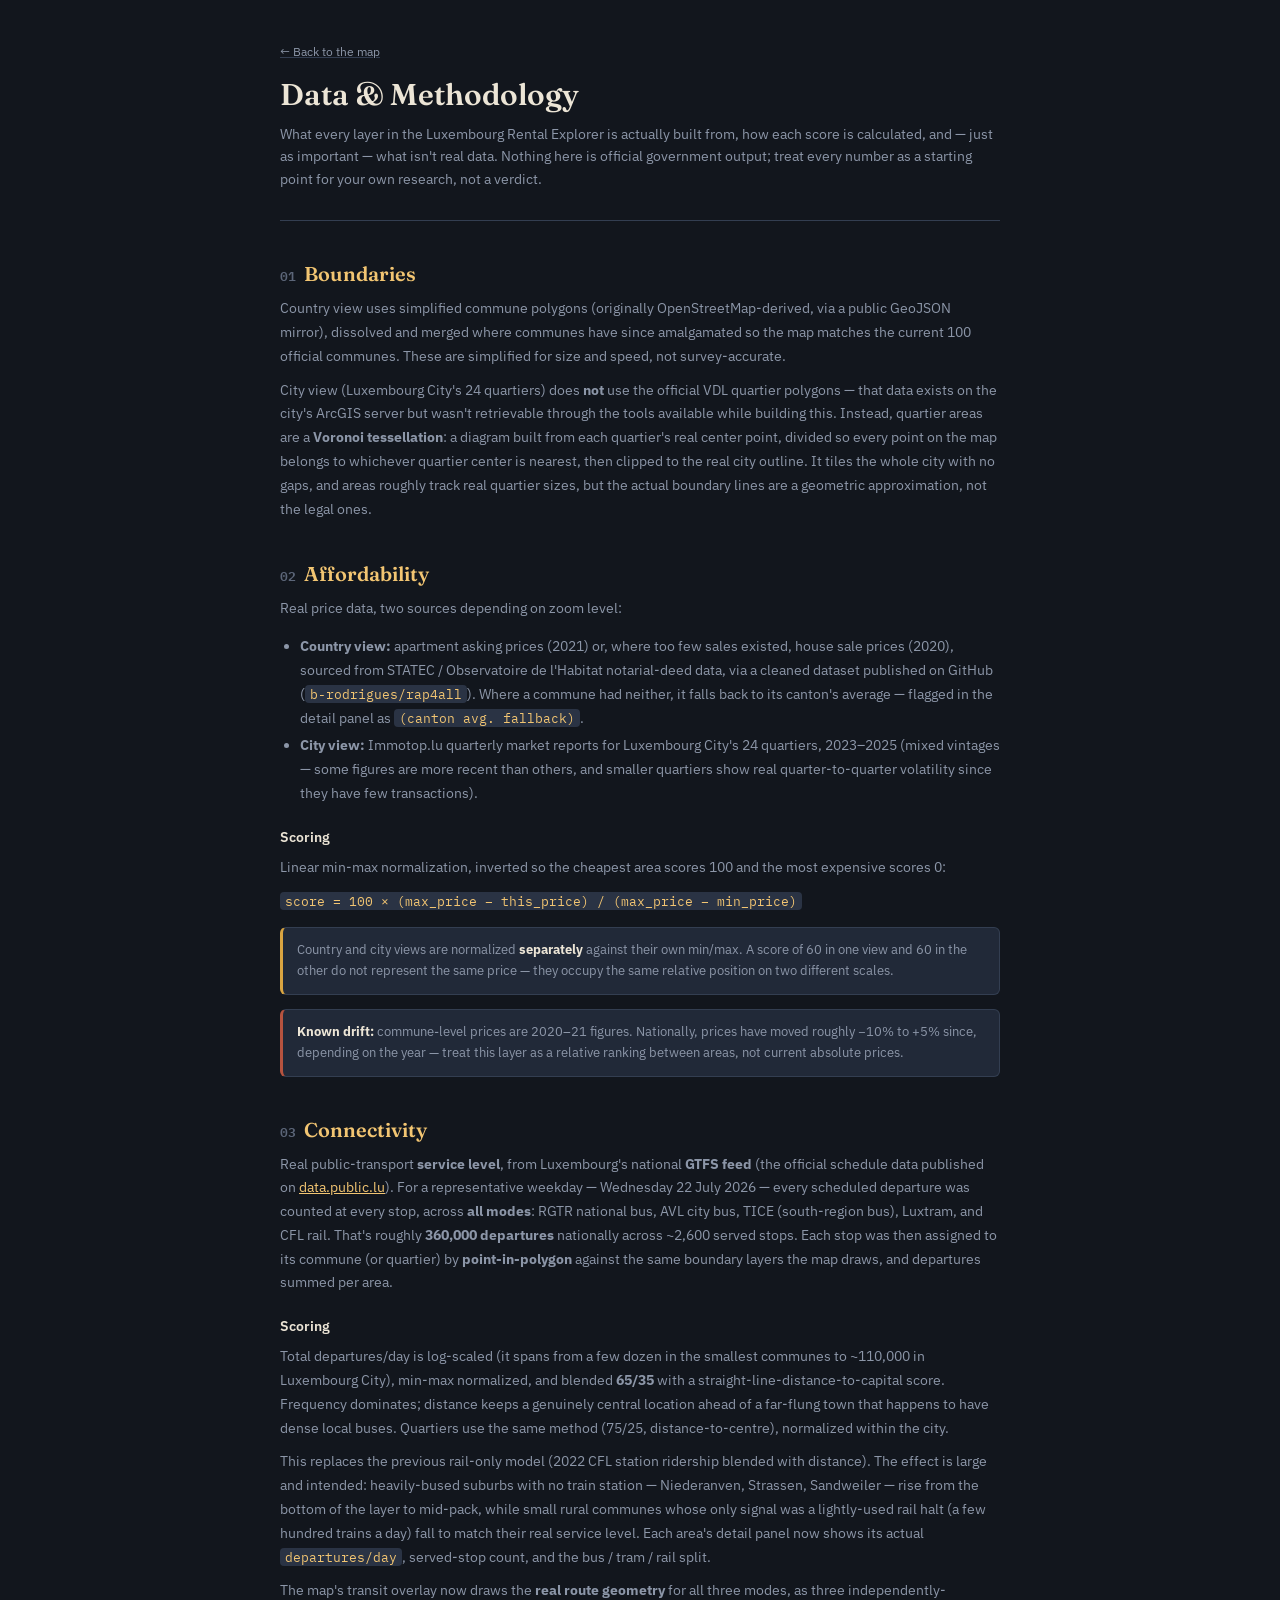
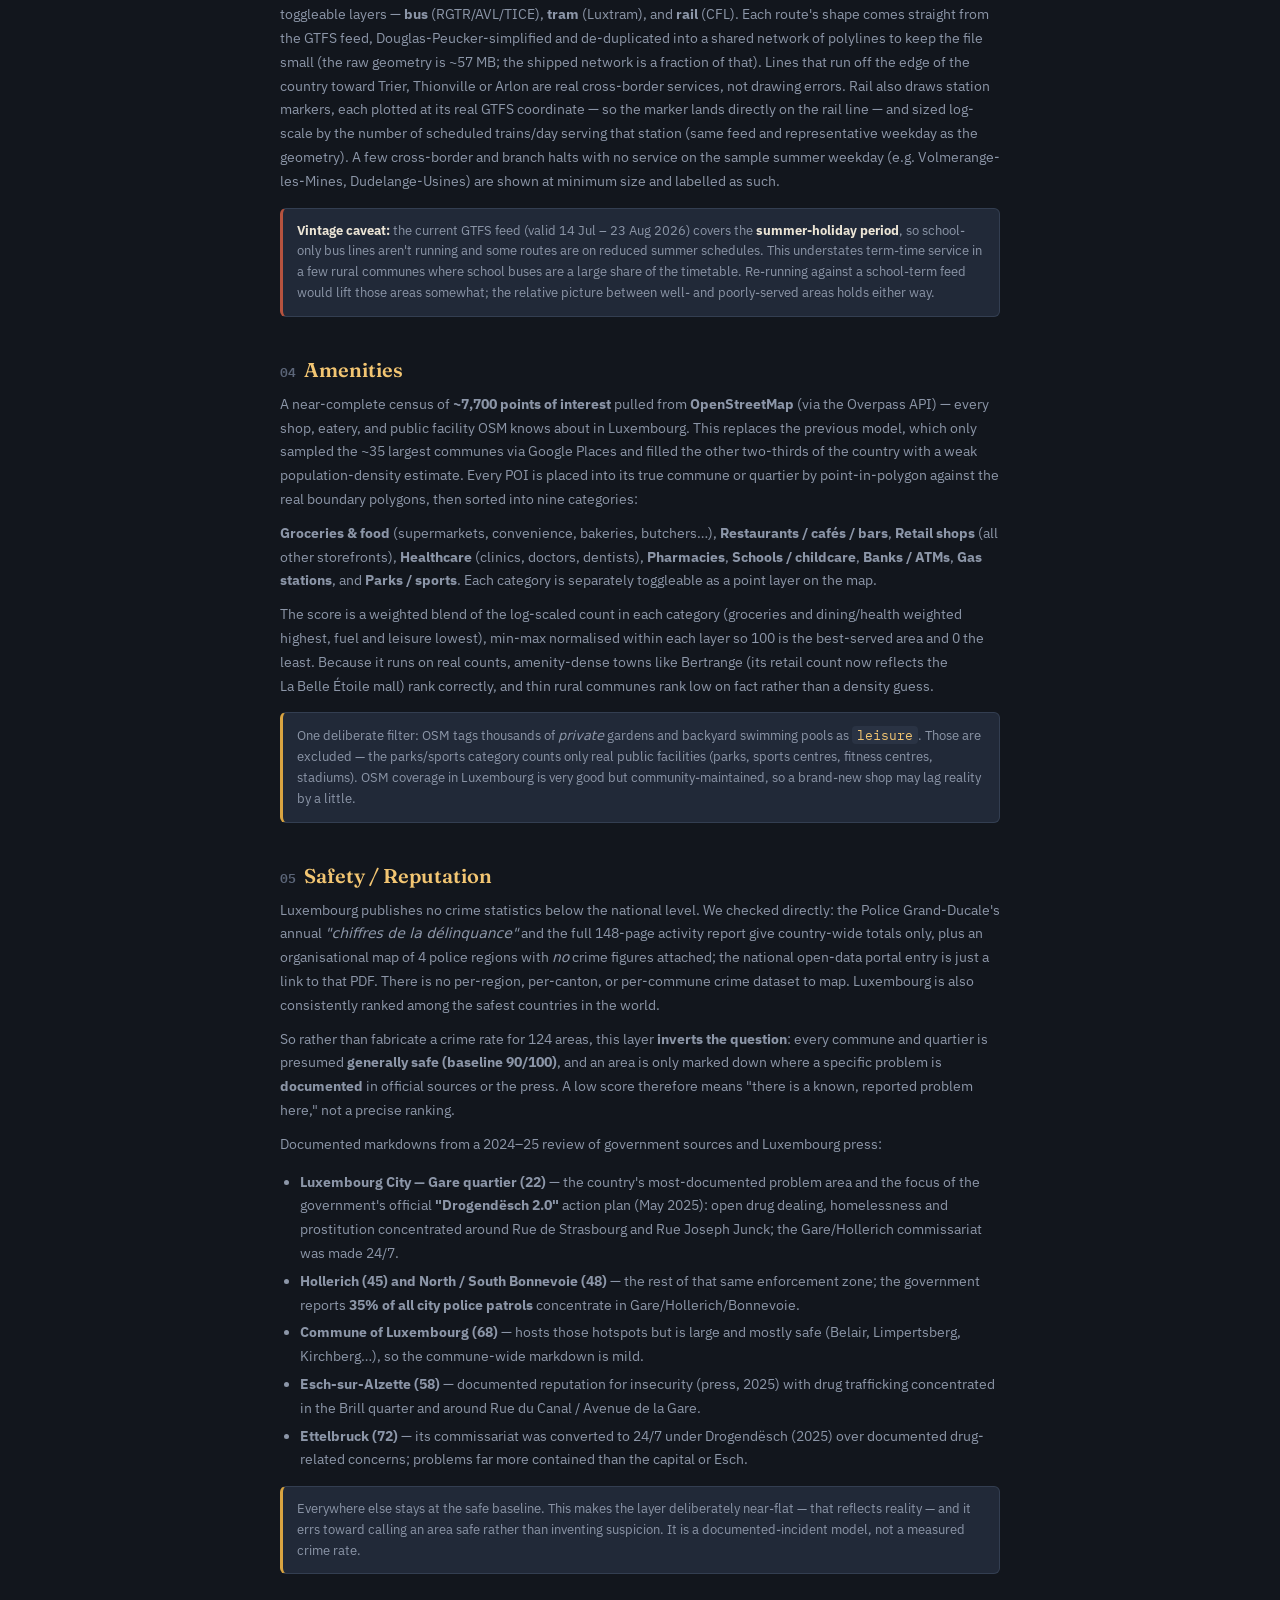
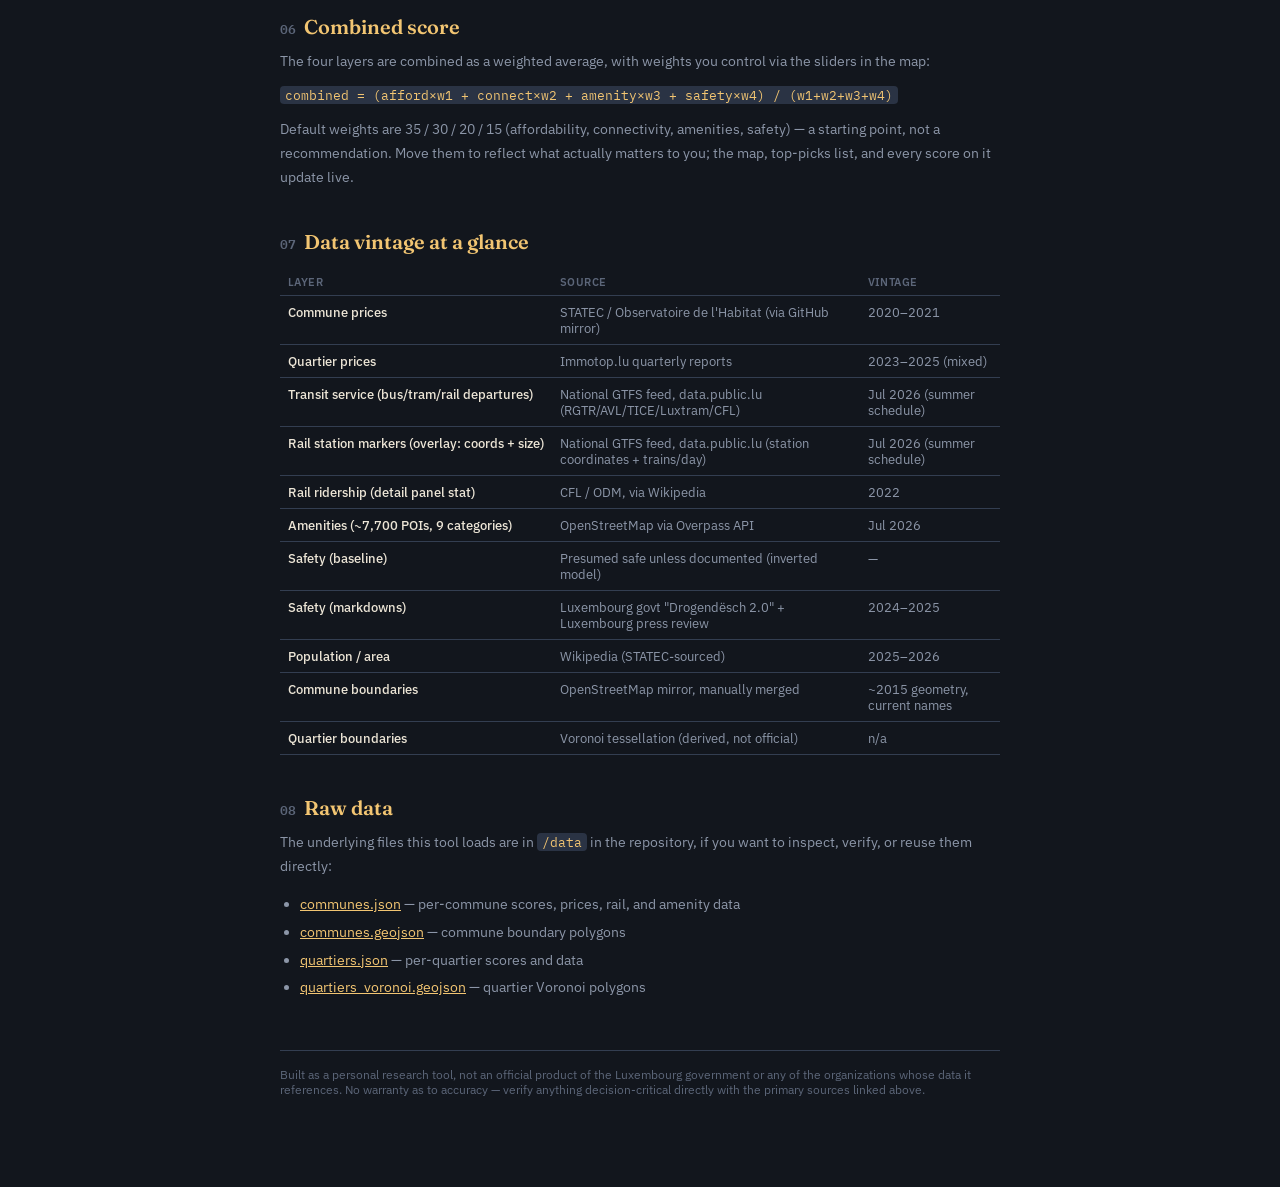
==== commit dd5dc384: "feat: improved safety factor" ====
--- a/methodology.html
+++ b/methodology.html
@@ -6,7 +6,7 @@
 <title>Data &amp; Methodology — Luxembourg Rental Explorer</title>
 <link rel="preconnect" href="https://fonts.googleapis.com">
 <link href="https://fonts.googleapis.com/css2?family=Fraunces:ital,opsz,wght@0,9..144,400;0,9..144,600;1,9..144,500&family=IBM+Plex+Sans:wght@400;500;600&family=IBM+Plex+Mono:wght@400;500;600&display=swap" rel="stylesheet">
-<link rel="stylesheet" href="style.css">
+<link rel="stylesheet" href="style.css?v=7">
 <style>
   body{ overflow-y:auto; }
   .doc{
@@ -151,13 +151,17 @@
   <div class="callout">One deliberate filter: OSM tags thousands of <em>private</em> gardens and backyard swimming pools as <code>leisure</code>. Those are excluded — the parks/sports category counts only real public facilities (parks, sports centres, fitness centres, stadiums). OSM coverage in Luxembourg is very good but community-maintained, so a brand-new shop may lag reality by a little.</div>
 
   <h2><span class="n">05</span>Safety / Reputation</h2>
-  <p>No official Luxembourg crime dataset is published below the national level — the Police Grand-Ducale only releases country-wide annual totals. This layer blends the best real substitutes found:</p>
+  <p>Luxembourg publishes no crime statistics below the national level. We checked directly: the Police Grand-Ducale's annual <i>"chiffres de la délinquance"</i> and the full 148-page activity report give country-wide totals only, plus an organisational map of 4 police regions with <em>no</em> crime figures attached; the national open-data portal entry is just a link to that PDF. There is no per-region, per-canton, or per-commune crime dataset to map. Luxembourg is also consistently ranked among the safest countries in the world.</p>
+  <p>So rather than fabricate a crime rate for 124 areas, this layer <b>inverts the question</b>: every commune and quartier is presumed <b>generally safe (baseline 90/100)</b>, and an area is only marked down where a specific problem is <b>documented</b> in official sources or the press. A low score therefore means "there is a known, reported problem here," not a precise ranking.</p>
+  <p>Documented markdowns from a 2024&ndash;25 review of government sources and Luxembourg press:</p>
   <ul>
-    <li><b>Numbeo Safety Index</b> — a crowdsourced perception survey. Only about 10 communes had enough contributors (as few as 4, as many as 177 for the capital) to be shown; each score displays its contributor count so you can judge confidence yourself.</li>
-    <li><b>A documented hotspot for Luxembourg City</b> — in May 2025 the government launched an official "Drogendësch 2.0" anti-drug action plan naming the Gare, Bonnevoie, and Hollerich quartiers specifically, backed by a real figure: 35% of all city police patrols were concentrated in those three quartiers in early 2025. That's a government-published fact, not a perception score, and those quartiers carry a fixed penalty as a result.</li>
-    <li><b>Your own rating</b> — anywhere without public data can be rated 1&ndash;5 stars directly in the map. Your rating always overrides the public data where both exist for that area, and is stored only in your browser (<code>localStorage</code>-equivalent via the map's own storage), never sent anywhere.</li>
+    <li><b>Luxembourg City &mdash; Gare quartier (22)</b> — the country's most-documented problem area and the focus of the government's official <b>"Drogendësch 2.0"</b> action plan (May 2025): open drug dealing, homelessness and prostitution concentrated around Rue de Strasbourg and Rue Joseph Junck; the Gare/Hollerich commissariat was made 24/7.</li>
+    <li><b>Hollerich (45) and North / South Bonnevoie (48)</b> — the rest of that same enforcement zone; the government reports <b>35% of all city police patrols</b> concentrate in Gare/Hollerich/Bonnevoie.</li>
+    <li><b>Commune of Luxembourg (68)</b> — hosts those hotspots but is large and mostly safe (Belair, Limpertsberg, Kirchberg…), so the commune-wide markdown is mild.</li>
+    <li><b>Esch-sur-Alzette (58)</b> — documented reputation for insecurity (press, 2025) with drug trafficking concentrated in the Brill quarter and around Rue du Canal / Avenue de la Gare.</li>
+    <li><b>Ettelbruck (72)</b> — its commissariat was converted to 24/7 under Drogendësch (2025) over documented drug-related concerns; problems far more contained than the capital or Esch.</li>
   </ul>
-  <div class="callout">Everywhere else defaults to a neutral midpoint until you rate it. That's a deliberate choice — better to show "no data" than to fabricate a number.</div>
+  <div class="callout">Everywhere else stays at the safe baseline. This makes the layer deliberately near-flat &mdash; that reflects reality &mdash; and it errs toward calling an area safe rather than inventing suspicion. It is a documented-incident model, not a measured crime rate.</div>
 
   <h2><span class="n">06</span>Combined score</h2>
   <p>The four layers are combined as a weighted average, with weights you control via the sliders in the map:</p>
@@ -173,8 +177,8 @@
     <tr><td class="lbl">Rail station markers (overlay: coords + size)</td><td>National GTFS feed, data.public.lu (station coordinates + trains/day)</td><td>Jul 2026 (summer schedule)</td></tr>
     <tr><td class="lbl">Rail ridership (detail panel stat)</td><td>CFL / ODM, via Wikipedia</td><td>2022</td></tr>
     <tr><td class="lbl">Amenities (~7,700 POIs, 9 categories)</td><td>OpenStreetMap via Overpass API</td><td>Jul 2026</td></tr>
-    <tr><td class="lbl">Safety (Numbeo)</td><td>Numbeo crowdsourced survey</td><td>2024&ndash;2026 (rolling, varies by commune)</td></tr>
-    <tr><td class="lbl">Safety (hotspot)</td><td>Luxembourg government, "Drogendësch 2.0"</td><td>May 2025</td></tr>
+    <tr><td class="lbl">Safety (baseline)</td><td>Presumed safe unless documented (inverted model)</td><td>&mdash;</td></tr>
+    <tr><td class="lbl">Safety (markdowns)</td><td>Luxembourg govt "Drogendësch 2.0" + Luxembourg press review</td><td>2024&ndash;2025</td></tr>
     <tr><td class="lbl">Population / area</td><td>Wikipedia (STATEC-sourced)</td><td>2025&ndash;2026</td></tr>
     <tr><td class="lbl">Commune boundaries</td><td>OpenStreetMap mirror, manually merged</td><td>~2015 geometry, current names</td></tr>
     <tr><td class="lbl">Quartier boundaries</td><td>Voronoi tessellation (derived, not official)</td><td>n/a</td></tr>
--- a/style.css
+++ b/style.css
@@ -303,17 +303,6 @@
   }
   .scorebar .num{ font-family:'IBM Plex Mono'; font-size:10.5px; color:var(--text-dimmer); width:26px; text-align:right; flex-shrink:0;}
 
-  .stars{ display:flex; gap:3px; margin-top:4px;}
-  .stars button{
-    background:none; border:none; cursor:pointer; padding:2px;
-    font-size:16px; color:var(--slate); line-height:1;
-  }
-  .stars button.on{ color:var(--gold); }
-  .clear-rating{
-    font-size:10px; color:var(--text-dimmer); background:none; border:none;
-    text-decoration:underline; cursor:pointer; padding:0; margin-top:4px;
-  }
-
   #toplist{ display:flex; flex-direction:column; gap:0; }
   .top-item{
     display:flex;
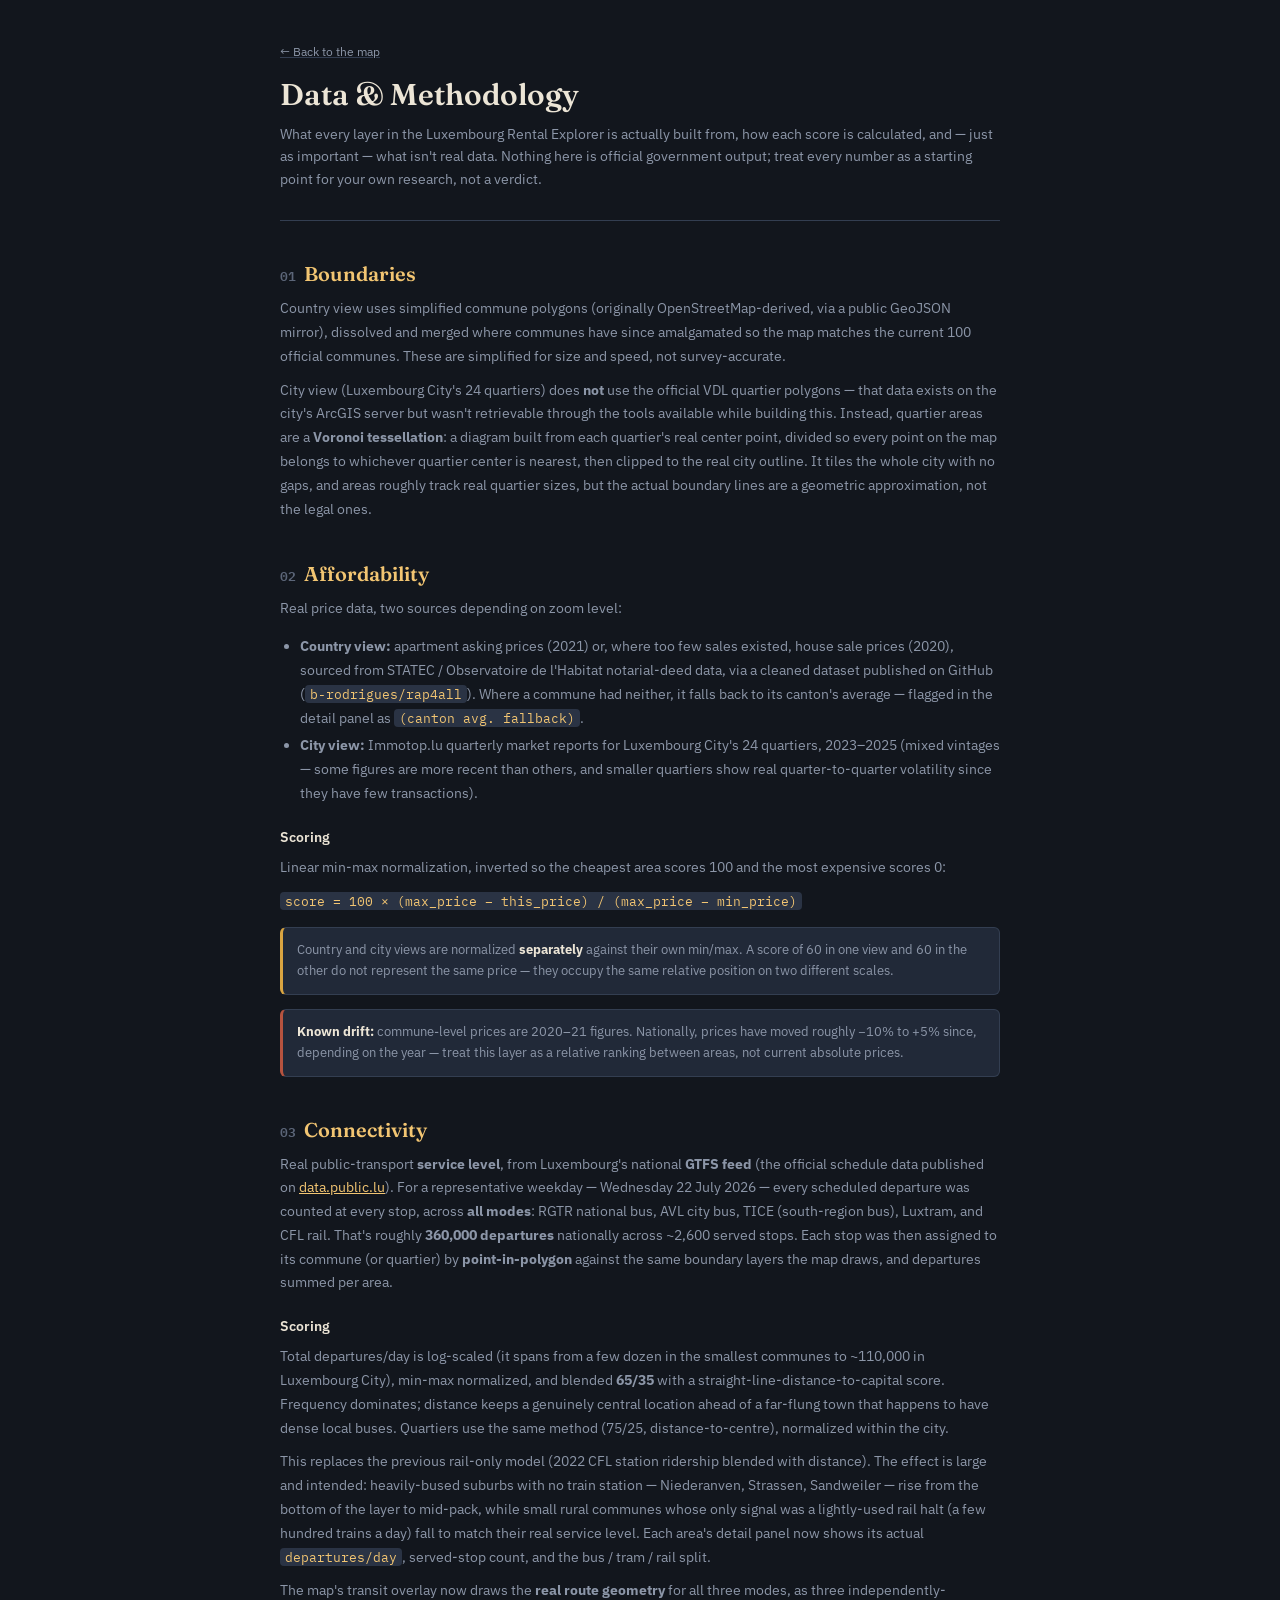
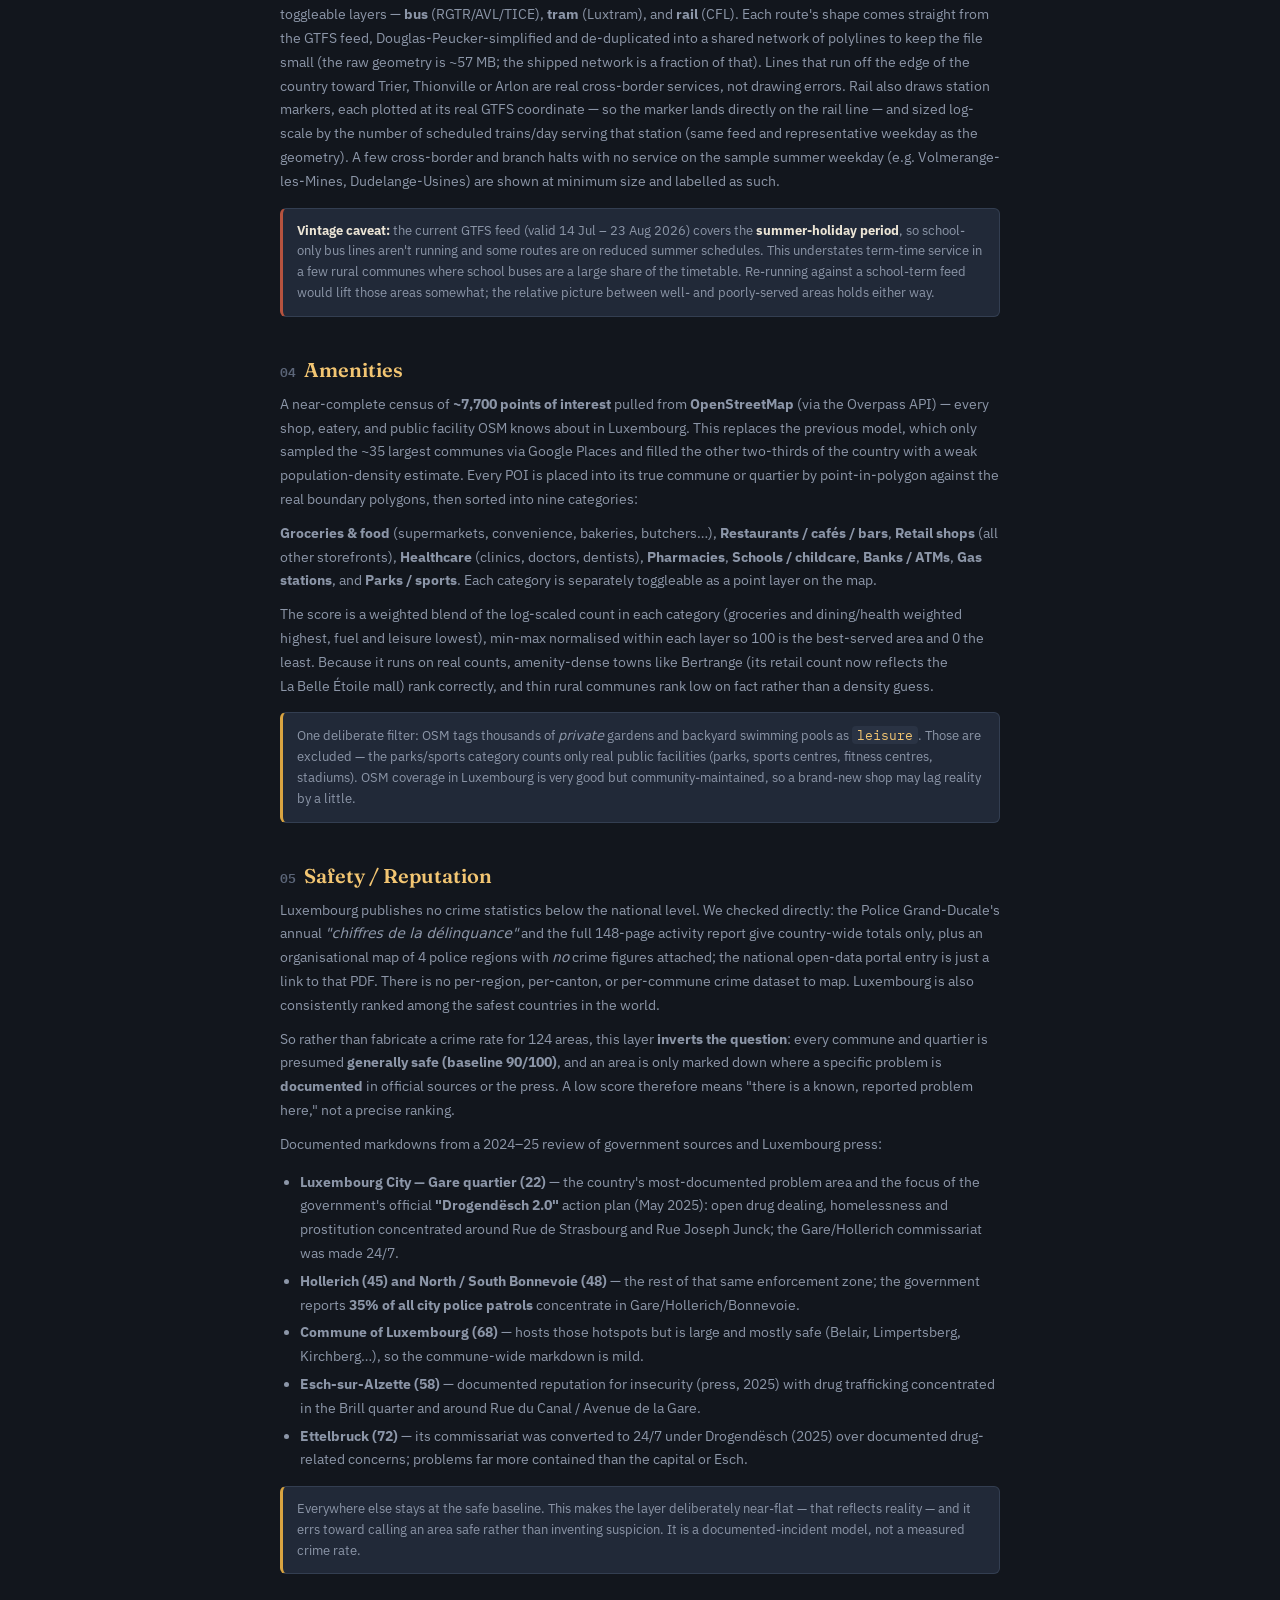
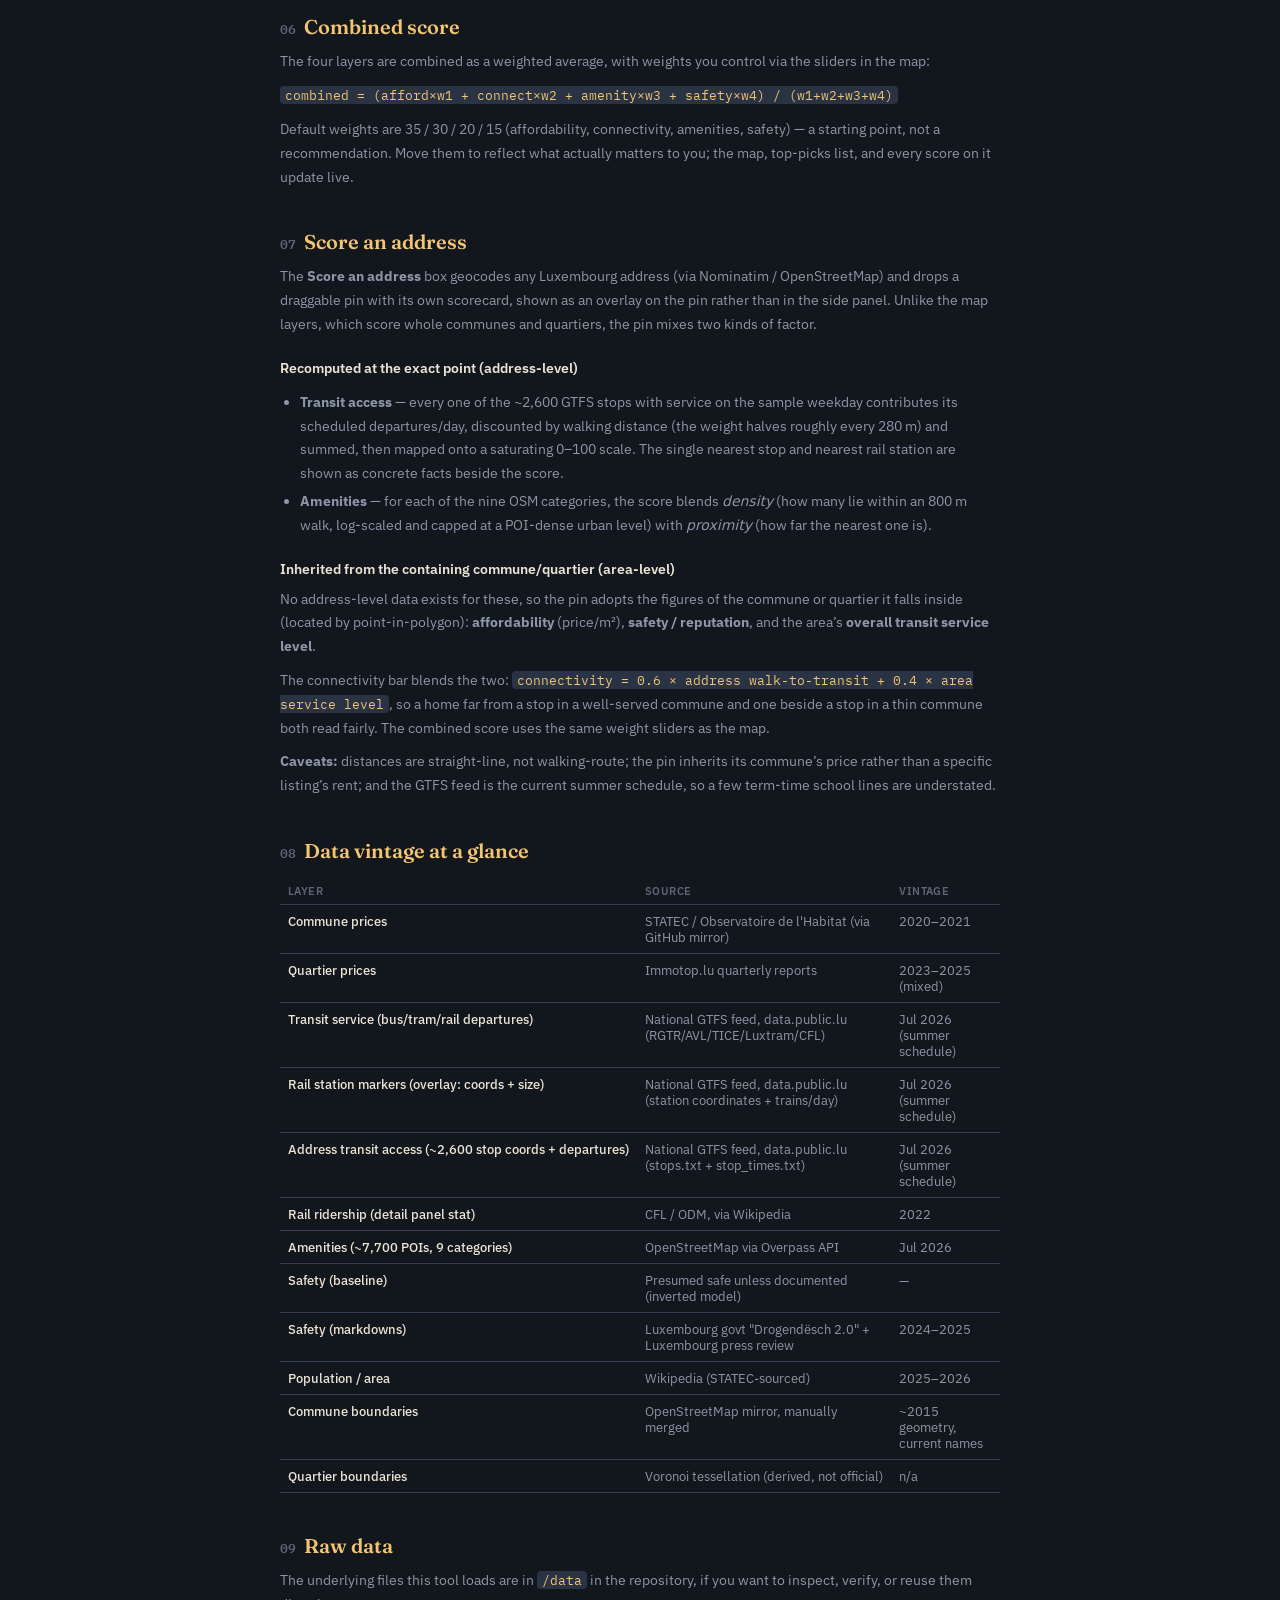
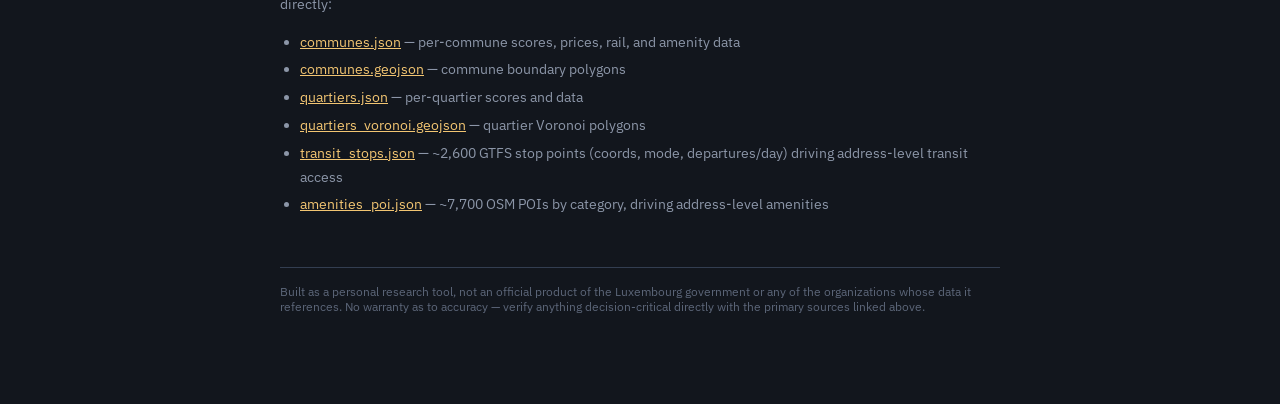
==== commit 88427136: "feat: add address scorer" ====
--- a/methodology.html
+++ b/methodology.html
@@ -6,7 +6,7 @@
 <title>Data &amp; Methodology — Luxembourg Rental Explorer</title>
 <link rel="preconnect" href="https://fonts.googleapis.com">
 <link href="https://fonts.googleapis.com/css2?family=Fraunces:ital,opsz,wght@0,9..144,400;0,9..144,600;1,9..144,500&family=IBM+Plex+Sans:wght@400;500;600&family=IBM+Plex+Mono:wght@400;500;600&display=swap" rel="stylesheet">
-<link rel="stylesheet" href="style.css?v=7">
+<link rel="stylesheet" href="style.css?v=8">
 <style>
   body{ overflow-y:auto; }
   .doc{
@@ -168,13 +168,26 @@
   <p><code>combined = (afford&times;w1 + connect&times;w2 + amenity&times;w3 + safety&times;w4) / (w1+w2+w3+w4)</code></p>
   <p>Default weights are 35 / 30 / 20 / 15 (affordability, connectivity, amenities, safety) — a starting point, not a recommendation. Move them to reflect what actually matters to you; the map, top-picks list, and every score on it update live.</p>
 
-  <h2><span class="n">07</span>Data vintage at a glance</h2>
+  <h2><span class="n">07</span>Score an address</h2>
+  <p>The <b>Score an address</b> box geocodes any Luxembourg address (via Nominatim / OpenStreetMap) and drops a draggable pin with its own scorecard, shown as an overlay on the pin rather than in the side panel. Unlike the map layers, which score whole communes and quartiers, the pin mixes two kinds of factor.</p>
+  <h3>Recomputed at the exact point (address-level)</h3>
+  <ul>
+    <li><b>Transit access</b> — every one of the ~2,600 GTFS stops with service on the sample weekday contributes its scheduled departures/day, discounted by walking distance (the weight halves roughly every 280&nbsp;m) and summed, then mapped onto a saturating 0&ndash;100 scale. The single nearest stop and nearest rail station are shown as concrete facts beside the score.</li>
+    <li><b>Amenities</b> — for each of the nine OSM categories, the score blends <i>density</i> (how many lie within an 800&nbsp;m walk, log-scaled and capped at a POI-dense urban level) with <i>proximity</i> (how far the nearest one is).</li>
+  </ul>
+  <h3>Inherited from the containing commune/quartier (area-level)</h3>
+  <p>No address-level data exists for these, so the pin adopts the figures of the commune or quartier it falls inside (located by point-in-polygon): <b>affordability</b> (price/m&sup2;), <b>safety / reputation</b>, and the area&rsquo;s <b>overall transit service level</b>.</p>
+  <p>The connectivity bar blends the two: <code>connectivity = 0.6 &times; address walk-to-transit + 0.4 &times; area service level</code>, so a home far from a stop in a well-served commune and one beside a stop in a thin commune both read fairly. The combined score uses the same weight sliders as the map.</p>
+  <p><b>Caveats:</b> distances are straight-line, not walking-route; the pin inherits its commune&rsquo;s price rather than a specific listing&rsquo;s rent; and the GTFS feed is the current summer schedule, so a few term-time school lines are understated.</p>
+
+  <h2><span class="n">08</span>Data vintage at a glance</h2>
   <table class="datatable">
     <tr><th>Layer</th><th>Source</th><th>Vintage</th></tr>
     <tr><td class="lbl">Commune prices</td><td>STATEC / Observatoire de l'Habitat (via GitHub mirror)</td><td>2020&ndash;2021</td></tr>
     <tr><td class="lbl">Quartier prices</td><td>Immotop.lu quarterly reports</td><td>2023&ndash;2025 (mixed)</td></tr>
     <tr><td class="lbl">Transit service (bus/tram/rail departures)</td><td>National GTFS feed, data.public.lu (RGTR/AVL/TICE/Luxtram/CFL)</td><td>Jul 2026 (summer schedule)</td></tr>
     <tr><td class="lbl">Rail station markers (overlay: coords + size)</td><td>National GTFS feed, data.public.lu (station coordinates + trains/day)</td><td>Jul 2026 (summer schedule)</td></tr>
+    <tr><td class="lbl">Address transit access (~2,600 stop coords + departures)</td><td>National GTFS feed, data.public.lu (stops.txt + stop_times.txt)</td><td>Jul 2026 (summer schedule)</td></tr>
     <tr><td class="lbl">Rail ridership (detail panel stat)</td><td>CFL / ODM, via Wikipedia</td><td>2022</td></tr>
     <tr><td class="lbl">Amenities (~7,700 POIs, 9 categories)</td><td>OpenStreetMap via Overpass API</td><td>Jul 2026</td></tr>
     <tr><td class="lbl">Safety (baseline)</td><td>Presumed safe unless documented (inverted model)</td><td>&mdash;</td></tr>
@@ -184,13 +197,15 @@
     <tr><td class="lbl">Quartier boundaries</td><td>Voronoi tessellation (derived, not official)</td><td>n/a</td></tr>
   </table>
 
-  <h2><span class="n">08</span>Raw data</h2>
+  <h2><span class="n">09</span>Raw data</h2>
   <p>The underlying files this tool loads are in <code>/data</code> in the repository, if you want to inspect, verify, or reuse them directly:</p>
   <ul>
     <li><a href="data/communes.json">communes.json</a> — per-commune scores, prices, rail, and amenity data</li>
     <li><a href="data/communes.geojson">communes.geojson</a> — commune boundary polygons</li>
     <li><a href="data/quartiers.json">quartiers.json</a> — per-quartier scores and data</li>
     <li><a href="data/quartiers_voronoi.geojson">quartiers_voronoi.geojson</a> — quartier Voronoi polygons</li>
+    <li><a href="data/transit_stops.json">transit_stops.json</a> — ~2,600 GTFS stop points (coords, mode, departures/day) driving address-level transit access</li>
+    <li><a href="data/amenities_poi.json">amenities_poi.json</a> — ~7,700 OSM POIs by category, driving address-level amenities</li>
   </ul>
 
   <footer>
--- a/style.css
+++ b/style.css
@@ -125,6 +125,75 @@
     margin:0 0 8px 0;
     font-weight:600;
   }
+  /* ---- address search ---- */
+  .addr-input-row{ display:flex; gap:6px; }
+  #addrInput{
+    flex:1; min-width:0;
+    background:var(--panel-2);
+    border:1px solid var(--hairline);
+    border-radius:8px;
+    color:var(--text);
+    font-family:'IBM Plex Sans';
+    font-size:12.5px;
+    padding:8px 10px;
+  }
+  #addrInput::placeholder{ color:var(--text-dimmer); }
+  #addrInput:focus{ outline:none; border-color:var(--gold); }
+  #addrBtn{
+    background:var(--gold);
+    color:#1a1408;
+    border:none;
+    border-radius:8px;
+    font-family:'IBM Plex Sans';
+    font-weight:600;
+    font-size:12.5px;
+    padding:8px 14px;
+    cursor:pointer;
+    flex-shrink:0;
+  }
+  #addrBtn:hover{ background:var(--gold-bright); }
+  #addrBtn:disabled{ opacity:.55; cursor:default; }
+  .addr-status{
+    font-size:10.5px; line-height:1.5; color:var(--text-dimmer); margin-top:7px;
+  }
+  .addr-status.err{ color:var(--red-flag); }
+
+  /* ---- address pin + popup card ---- */
+  .addr-pin{
+    display:flex; align-items:center; justify-content:center;
+    width:30px; height:30px; border-radius:50% 50% 50% 0;
+    transform:rotate(-45deg);
+    border:2px solid #12161d;
+    box-shadow:0 2px 6px rgba(0,0,0,.5);
+    font-family:'IBM Plex Mono'; font-weight:600; font-size:11px; color:#12161d;
+  }
+  .addr-pin span{ transform:rotate(45deg); }
+  .lx-pop .leaflet-popup-content{ margin:11px 13px; width:232px !important; }
+  .lx-pop .pop-addr{ font-family:'Fraunces',serif; font-size:13.5px; font-weight:600; color:var(--gold-bright); line-height:1.3; }
+  .lx-pop .pop-loc{ font-size:10.5px; color:var(--text-dimmer); margin:2px 0 9px; }
+  .lx-pop .pop-combined{
+    display:flex; align-items:center; gap:9px; margin-bottom:10px;
+    padding-bottom:9px; border-bottom:1px solid var(--hairline);
+  }
+  .lx-pop .pop-chip{
+    width:40px; height:40px; border-radius:9px; flex-shrink:0;
+    display:flex; align-items:center; justify-content:center;
+    font-family:'IBM Plex Mono'; font-weight:600; font-size:16px; color:#12161d;
+  }
+  .lx-pop .pop-combined .cl{ font-size:10px; letter-spacing:.08em; text-transform:uppercase; color:var(--text-dimmer); }
+  .lx-pop .pop-combined .cv{ font-size:11.5px; color:var(--text-dim); line-height:1.4; }
+  .lx-pop .pop-bar{ display:flex; align-items:center; gap:7px; margin-bottom:5px; }
+  .lx-pop .pop-bar .bl{ width:64px; font-size:10px; color:var(--text-dim); flex-shrink:0; }
+  .lx-pop .pop-bar .bt{ display:block; flex:1; height:5px; background:var(--panel-3); border-radius:3px; overflow:hidden; }
+  .lx-pop .pop-bar .bf{ display:block; height:5px; border-radius:3px; }
+  .lx-pop .pop-bar .bn{ font-family:'IBM Plex Mono'; font-size:10px; color:var(--text-dimmer); width:20px; text-align:right; flex-shrink:0; }
+  .lx-pop .pop-bar .src{ font-size:8.5px; color:var(--text-dimmer); width:26px; flex-shrink:0; text-transform:uppercase; letter-spacing:.04em; }
+  .lx-pop .pop-facts{ margin-top:9px; padding-top:9px; border-top:1px solid var(--hairline); }
+  .lx-pop .pop-fact{ display:flex; justify-content:space-between; gap:8px; font-size:10.5px; padding:2.5px 0; }
+  .lx-pop .pop-fact .fl{ color:var(--text-dim); }
+  .lx-pop .pop-fact .fv{ font-family:'IBM Plex Mono'; color:var(--text); text-align:right; }
+  .lx-pop .pop-note{ font-size:9.5px; color:var(--text-dimmer); line-height:1.45; margin-top:8px; }
+
   .layer-tabs{
     display:grid;
     grid-template-columns:1fr 1fr;
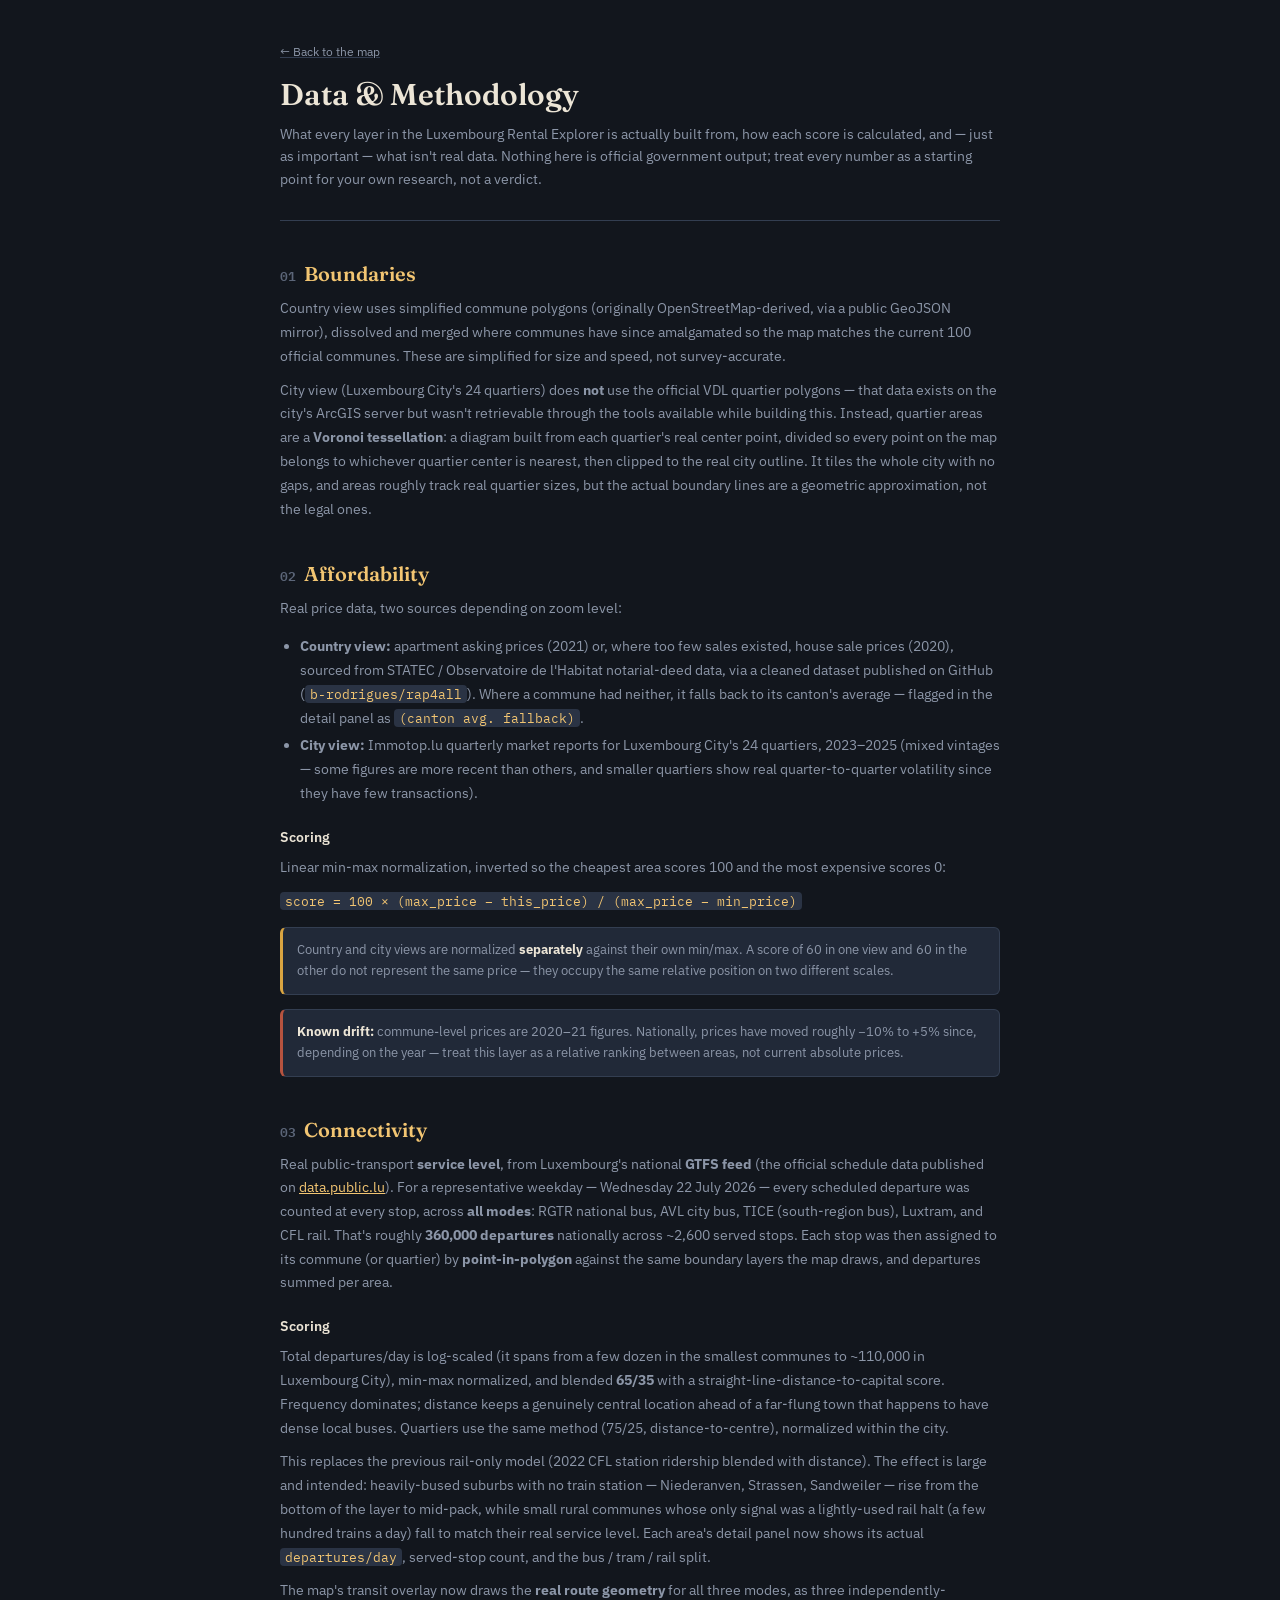
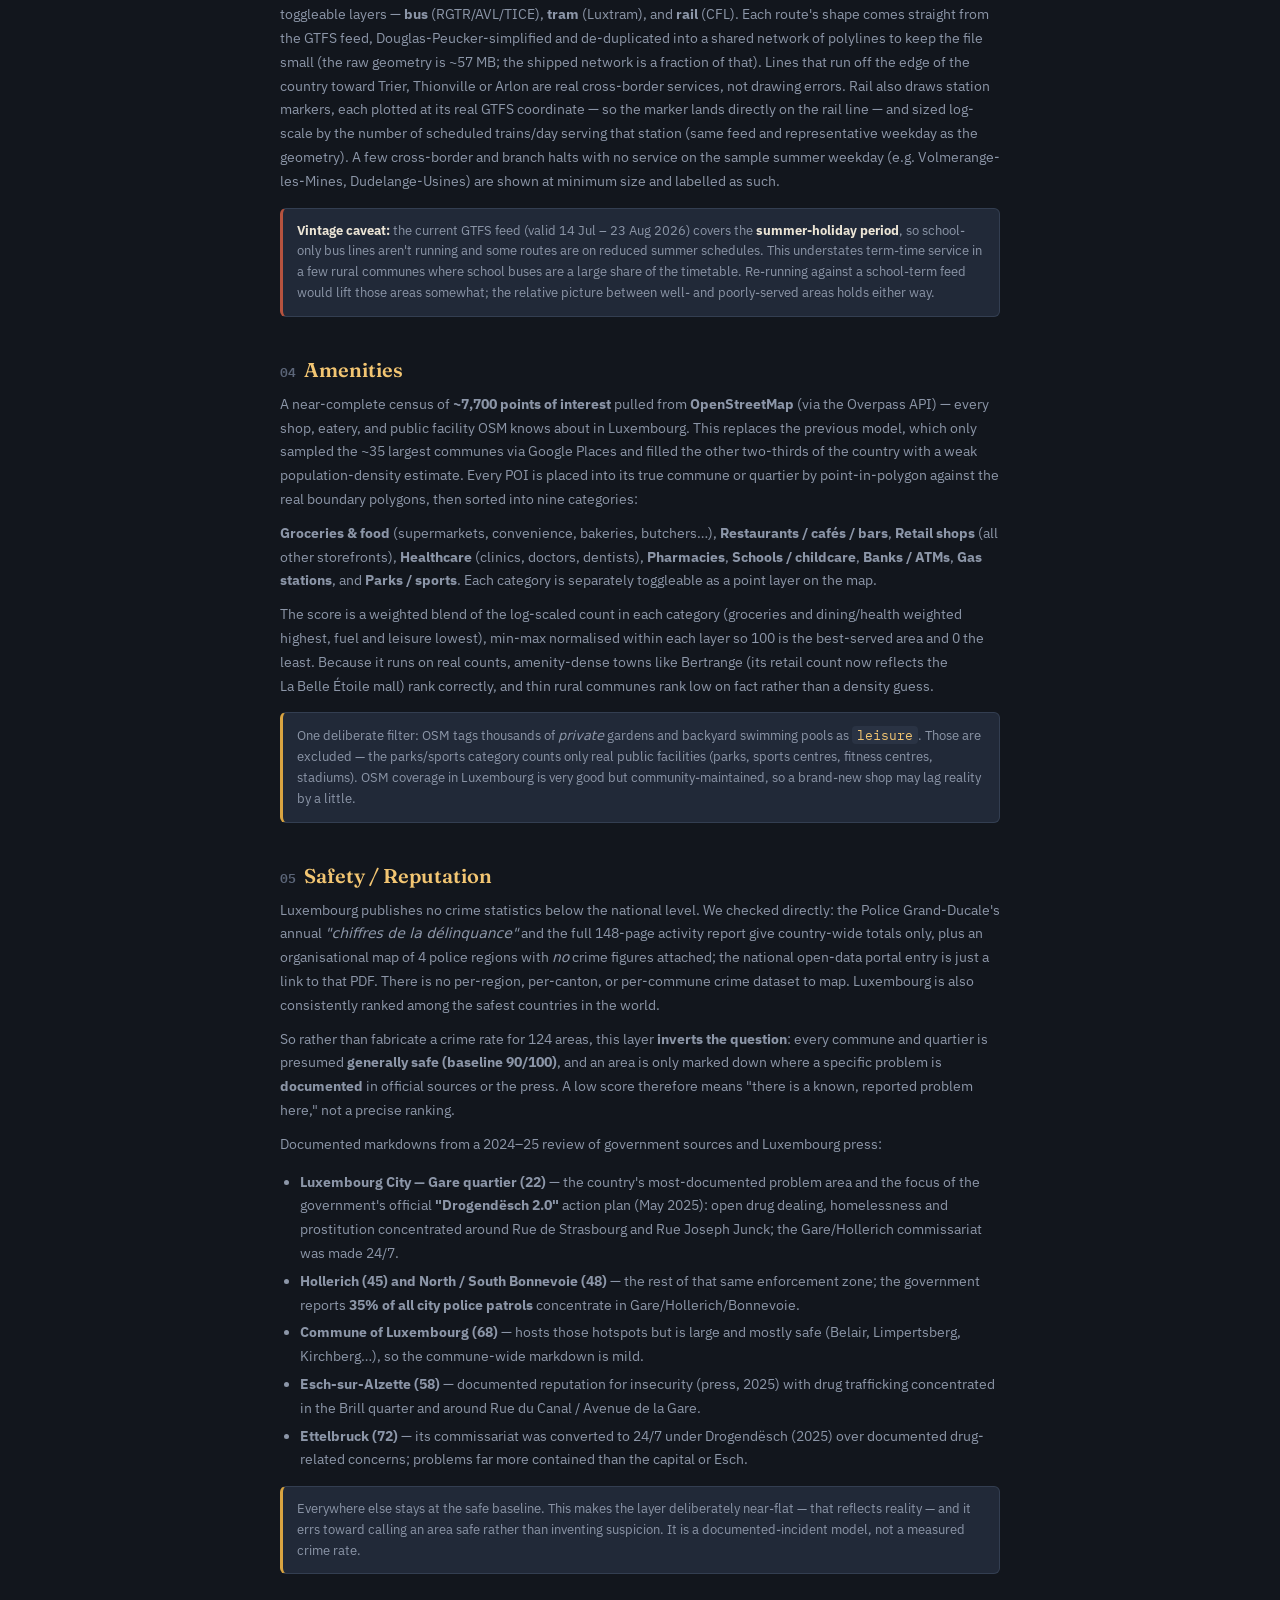
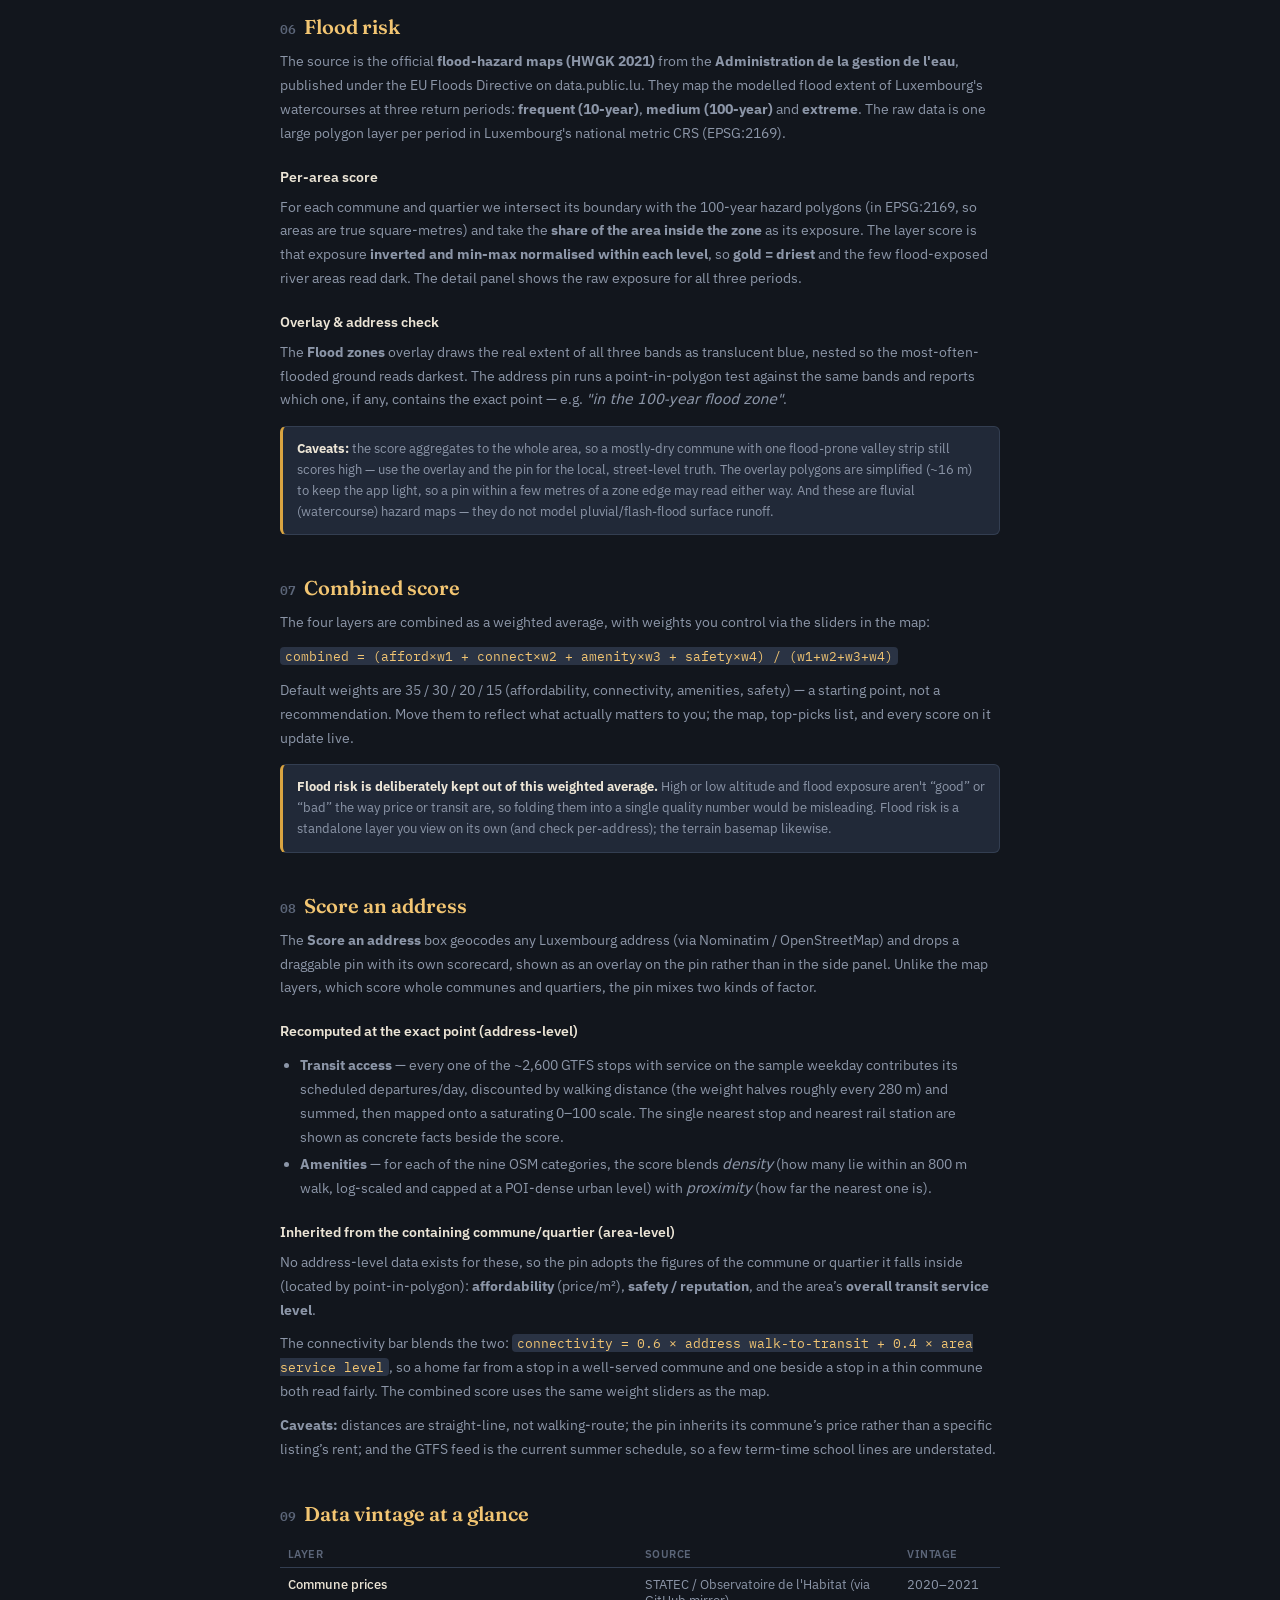
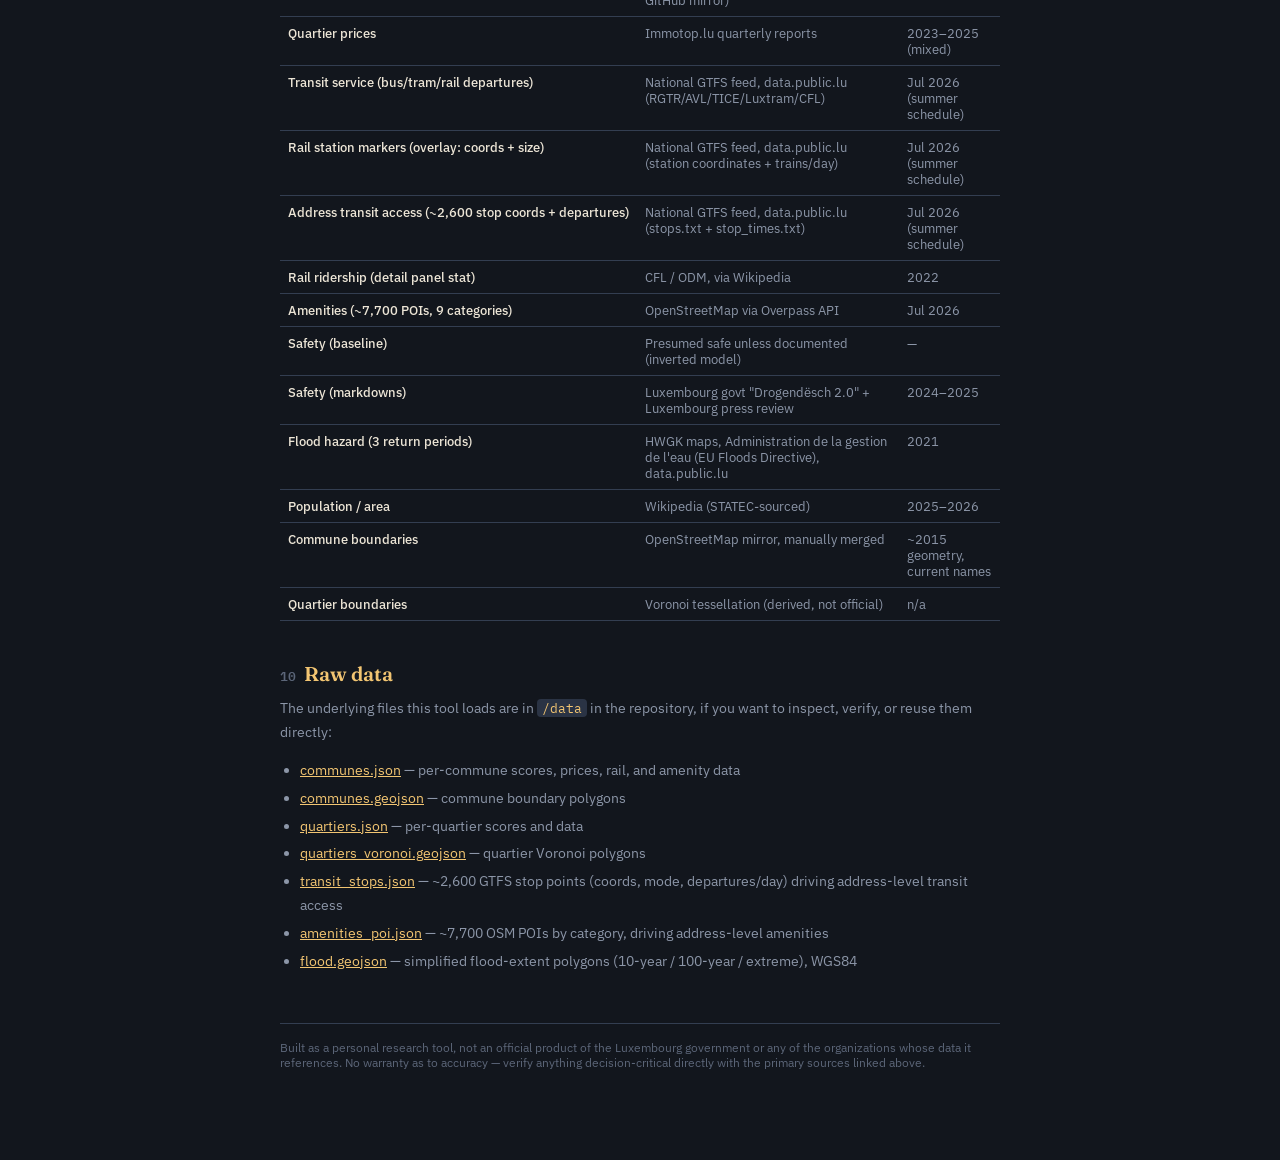
==== commit 657cf8c2: "feat: flood zones" ====
--- a/methodology.html
+++ b/methodology.html
@@ -163,12 +163,21 @@
   </ul>
   <div class="callout">Everywhere else stays at the safe baseline. This makes the layer deliberately near-flat &mdash; that reflects reality &mdash; and it errs toward calling an area safe rather than inventing suspicion. It is a documented-incident model, not a measured crime rate.</div>
 
-  <h2><span class="n">06</span>Combined score</h2>
+  <h2><span class="n">06</span>Flood risk</h2>
+  <p>The source is the official <b>flood-hazard maps (HWGK 2021)</b> from the <b>Administration de la gestion de l'eau</b>, published under the EU Floods Directive on data.public.lu. They map the modelled flood extent of Luxembourg's watercourses at three return periods: <b>frequent (10-year)</b>, <b>medium (100-year)</b> and <b>extreme</b>. The raw data is one large polygon layer per period in Luxembourg's national metric CRS (EPSG:2169).</p>
+  <h3>Per-area score</h3>
+  <p>For each commune and quartier we intersect its boundary with the 100-year hazard polygons (in EPSG:2169, so areas are true square-metres) and take the <b>share of the area inside the zone</b> as its exposure. The layer score is that exposure <b>inverted and min-max normalised within each level</b>, so <b>gold = driest</b> and the few flood-exposed river areas read dark. The detail panel shows the raw exposure for all three periods.</p>
+  <h3>Overlay &amp; address check</h3>
+  <p>The <b>Flood zones</b> overlay draws the real extent of all three bands as translucent blue, nested so the most-often-flooded ground reads darkest. The address pin runs a point-in-polygon test against the same bands and reports which one, if any, contains the exact point &mdash; e.g. <i>"in the 100-year flood zone"</i>.</p>
+  <div class="callout"><b>Caveats:</b> the score aggregates to the whole area, so a mostly-dry commune with one flood-prone valley strip still scores high &mdash; use the overlay and the pin for the local, street-level truth. The overlay polygons are simplified (~16&nbsp;m) to keep the app light, so a pin within a few metres of a zone edge may read either way. And these are fluvial (watercourse) hazard maps &mdash; they do not model pluvial/flash-flood surface runoff.</div>
+
+  <h2><span class="n">07</span>Combined score</h2>
   <p>The four layers are combined as a weighted average, with weights you control via the sliders in the map:</p>
   <p><code>combined = (afford&times;w1 + connect&times;w2 + amenity&times;w3 + safety&times;w4) / (w1+w2+w3+w4)</code></p>
   <p>Default weights are 35 / 30 / 20 / 15 (affordability, connectivity, amenities, safety) — a starting point, not a recommendation. Move them to reflect what actually matters to you; the map, top-picks list, and every score on it update live.</p>
-
-  <h2><span class="n">07</span>Score an address</h2>
+  <div class="callout"><b>Flood risk is deliberately kept out of this weighted average.</b> High or low altitude and flood exposure aren't &ldquo;good&rdquo; or &ldquo;bad&rdquo; the way price or transit are, so folding them into a single quality number would be misleading. Flood risk is a standalone layer you view on its own (and check per-address); the terrain basemap likewise.</div>
+
+  <h2><span class="n">08</span>Score an address</h2>
   <p>The <b>Score an address</b> box geocodes any Luxembourg address (via Nominatim / OpenStreetMap) and drops a draggable pin with its own scorecard, shown as an overlay on the pin rather than in the side panel. Unlike the map layers, which score whole communes and quartiers, the pin mixes two kinds of factor.</p>
   <h3>Recomputed at the exact point (address-level)</h3>
   <ul>
@@ -180,7 +189,7 @@
   <p>The connectivity bar blends the two: <code>connectivity = 0.6 &times; address walk-to-transit + 0.4 &times; area service level</code>, so a home far from a stop in a well-served commune and one beside a stop in a thin commune both read fairly. The combined score uses the same weight sliders as the map.</p>
   <p><b>Caveats:</b> distances are straight-line, not walking-route; the pin inherits its commune&rsquo;s price rather than a specific listing&rsquo;s rent; and the GTFS feed is the current summer schedule, so a few term-time school lines are understated.</p>
 
-  <h2><span class="n">08</span>Data vintage at a glance</h2>
+  <h2><span class="n">09</span>Data vintage at a glance</h2>
   <table class="datatable">
     <tr><th>Layer</th><th>Source</th><th>Vintage</th></tr>
     <tr><td class="lbl">Commune prices</td><td>STATEC / Observatoire de l'Habitat (via GitHub mirror)</td><td>2020&ndash;2021</td></tr>
@@ -192,12 +201,13 @@
     <tr><td class="lbl">Amenities (~7,700 POIs, 9 categories)</td><td>OpenStreetMap via Overpass API</td><td>Jul 2026</td></tr>
     <tr><td class="lbl">Safety (baseline)</td><td>Presumed safe unless documented (inverted model)</td><td>&mdash;</td></tr>
     <tr><td class="lbl">Safety (markdowns)</td><td>Luxembourg govt "Drogendësch 2.0" + Luxembourg press review</td><td>2024&ndash;2025</td></tr>
+    <tr><td class="lbl">Flood hazard (3 return periods)</td><td>HWGK maps, Administration de la gestion de l'eau (EU Floods Directive), data.public.lu</td><td>2021</td></tr>
     <tr><td class="lbl">Population / area</td><td>Wikipedia (STATEC-sourced)</td><td>2025&ndash;2026</td></tr>
     <tr><td class="lbl">Commune boundaries</td><td>OpenStreetMap mirror, manually merged</td><td>~2015 geometry, current names</td></tr>
     <tr><td class="lbl">Quartier boundaries</td><td>Voronoi tessellation (derived, not official)</td><td>n/a</td></tr>
   </table>
 
-  <h2><span class="n">09</span>Raw data</h2>
+  <h2><span class="n">10</span>Raw data</h2>
   <p>The underlying files this tool loads are in <code>/data</code> in the repository, if you want to inspect, verify, or reuse them directly:</p>
   <ul>
     <li><a href="data/communes.json">communes.json</a> — per-commune scores, prices, rail, and amenity data</li>
@@ -206,6 +216,7 @@
     <li><a href="data/quartiers_voronoi.geojson">quartiers_voronoi.geojson</a> — quartier Voronoi polygons</li>
     <li><a href="data/transit_stops.json">transit_stops.json</a> — ~2,600 GTFS stop points (coords, mode, departures/day) driving address-level transit access</li>
     <li><a href="data/amenities_poi.json">amenities_poi.json</a> — ~7,700 OSM POIs by category, driving address-level amenities</li>
+    <li><a href="data/flood.geojson">flood.geojson</a> — simplified flood-extent polygons (10-year / 100-year / extreme), WGS84</li>
   </ul>
 
   <footer>
--- a/style.css
+++ b/style.css
@@ -280,6 +280,19 @@
   .sw-bus{ background:#6bbfa0; }
   .sw-tram{ background:#d9789f; }
   .sw-rail{ background:#6fa8c9; }
+  .sw-street{ background:linear-gradient(90deg,#e9e3d6,#cdd7cf); }
+  .sw-altitude{ background:linear-gradient(90deg,#608c4a,#96a65a,#bea860,#a37a4e,#967864,#e8e4dc); }
+  .sw-flood{ background:linear-gradient(90deg,#1f4e9c,#3d7bd0,#6fa8dc); }
+
+  .alt-legend{ margin-top:6px; display:flex; flex-direction:column; gap:5px; }
+  .alt-bar{ background:linear-gradient(90deg,#608c4a,#96a65a,#bea860,#a37a4e,#967864,#e8e4dc); }
+
+  .flood-legend{ display:flex; align-items:center; gap:5px; margin:7px 2px 0; font-size:10px; color:var(--text-dimmer); }
+  .flood-legend .fb{ width:14px; height:10px; border-radius:2px; flex-shrink:0; }
+  .flood-legend .fbl{ margin-right:6px; }
+  .fb-10{ background:rgba(31,78,156,0.9); }
+  .fb-100{ background:rgba(61,123,208,0.75); }
+  .fb-ext{ background:rgba(111,168,220,0.55); }
 
   .amen-toggles{
     display:grid;
